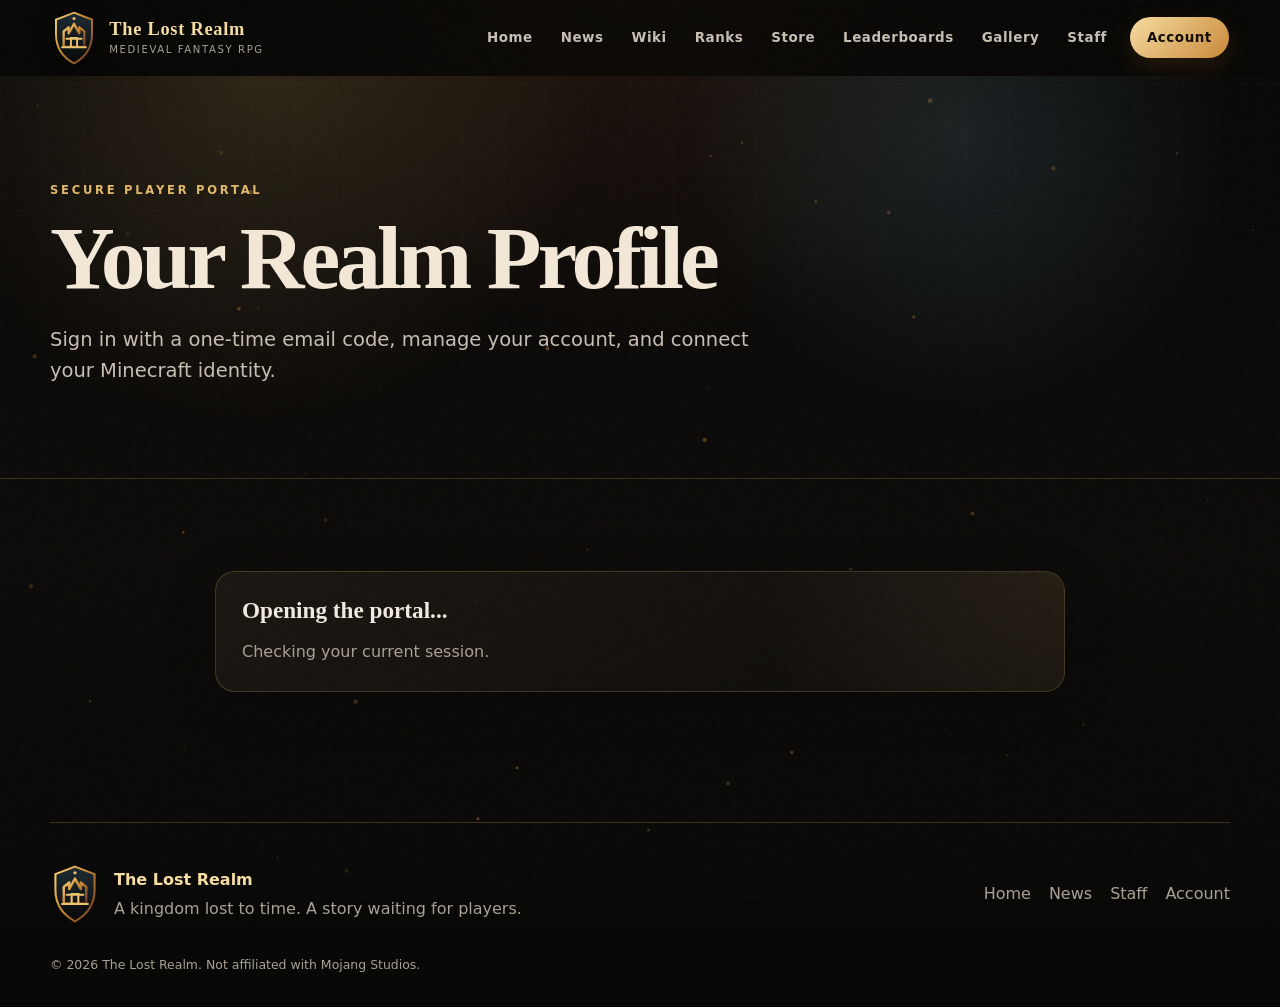
==== frontend/account.html @ d582cbad "Add files via upload" ====
<!doctype html>
<html lang="en">
<head>
  <meta charset="utf-8">
  <meta name="viewport" content="width=device-width, initial-scale=1">
  <meta name="theme-color" content="#0d0a09">
  <meta name="description" content="The Lost Realm player account portal.">
  <title>Account | The Lost Realm</title>
  <link rel="icon" href="assets/img/favicon.svg" type="image/svg+xml">
  <link rel="stylesheet" href="assets/css/main.css">
</head>
<body class="account-page">
  <canvas id="ember-canvas" aria-hidden="true"></canvas>
  <div class="site-noise" aria-hidden="true"></div>

  <header class="site-header" id="site-header">
    <a class="brand" href="index.html" aria-label="The Lost Realm home">
      <img src="assets/img/crest.svg" alt="">
      <span>
        <strong>The Lost Realm</strong>
        <small>Medieval Fantasy RPG</small>
      </span>
    </a>

    <button class="nav-toggle" id="nav-toggle" aria-expanded="false" aria-controls="main-nav">
      <span></span><span></span><span></span>
      <span class="sr-only">Toggle navigation</span>
    </button>

    <nav class="main-nav" id="main-nav">
      <a href="index.html">Home</a><a href="news.html">News</a><a href="wiki.html">Wiki</a><a href="ranks.html">Ranks</a><a href="store.html">Store</a><a href="leaderboards.html">Leaderboards</a><a href="gallery.html">Gallery</a><a href="staff.html">Staff</a>
      <a class="account-link" href="account.html">Account</a>
    </nav>
  </header>

  <main>
    <section class="page-hero account-hero">
      <div class="container reveal">
        <p class="eyebrow">Secure player portal</p>
        <h1>Your Realm Profile</h1>
        <p class="lead">Sign in with a one-time email code, manage your account, and connect your Minecraft identity.</p>
      </div>
    </section>

    <section class="section" id="account-loading-view">
      <div class="narrow">
        <article class="card account-loading-card">
          <span class="account-spinner" aria-hidden="true"></span>
          <div><h3>Opening the portal...</h3><p class="muted">Checking your current session.</p></div>
        </article>
      </div>
    </section>

    <section class="section hidden" id="logged-out-view">
      <div class="container auth-layout">
        <article class="card auth-card reveal">
          <p class="eyebrow">Passwordless sign in</p>
          <h2>Enter the realm.</h2>
          <p class="lead auth-lead">We will email you a six-digit code. New email addresses automatically create an account after the code is verified.</p>

          <form class="portal-form" id="request-code-form" novalidate>
            <div class="field">
              <label for="email">Email address</label>
              <input id="email" name="email" type="email" autocomplete="email" placeholder="you@example.com" required maxlength="254">
            </div>
            <button class="button" id="send-code-button" type="submit">Send One-Time Code</button>
          </form>

          <form class="portal-form hidden" id="verify-code-form" novalidate>
            <div class="verification-heading">
              <div>
                <p class="eyebrow">Code sent</p>
                <h3>Check your inbox</h3>
              </div>
              <button class="text-button" id="change-email-button" type="button">Change email</button>
            </div>
            <p class="muted">Enter the code sent to <strong id="code-email-label"></strong>. It expires in ten minutes.</p>
            <div class="field">
              <label for="code">Verification code</label>
              <input id="code" name="code" class="code-input" type="text" inputmode="numeric" autocomplete="one-time-code" placeholder="000000" minlength="6" maxlength="6" required>
            </div>
            <div class="inline-actions">
              <button class="button" id="verify-code-button" type="submit">Sign In</button>
              <button class="button-ghost" id="resend-code-button" type="button">Send Another Code</button>
            </div>
          </form>

          <p class="form-result" id="auth-result" role="status" aria-live="polite"></p>
        </article>

        <aside class="auth-side reveal">
          <article class="card">
            <div class="card-icon">✦</div>
            <h3>One account, one identity</h3>
            <p>Link your Minecraft name, keep your titles and achievements together, and prepare for future friends and statistics.</p>
          </article>
          <article class="card">
            <div class="card-icon">⌁</div>
            <h3>No password to remember</h3>
            <p>Each login uses a short-lived email code. Your persistent session stays on this browser until you log out.</p>
          </article>
          <article class="callout">
            <strong>Development note:</strong> The backend must be running and connected in <code>assets/js/config.js</code> for sign-in to work on Cloudflare Pages.
          </article>
        </aside>
      </div>
    </section>

    <section class="section hidden" id="logged-in-view">
      <div class="container account-shell">
        <aside class="card profile-card reveal">
          <img class="profile-avatar profile-avatar-image hidden" id="profile-head" alt="Minecraft avatar">
          <div class="profile-avatar" id="profile-placeholder">?</div>
          <h3 id="profile-name">Realm Traveler</h3>
          <span class="role" id="profile-title">Traveler</span>
          <div class="profile-badges" id="profile-badges"></div>
          <p class="muted" id="profile-email"></p>
          <button class="button-ghost button-small" id="logout-button" type="button">Log Out</button>
        </aside>

        <div>
          <div class="dashboard-grid">
            <div class="metric reveal"><strong id="metric-playtime">0h</strong><span>Playtime</span></div>
            <div class="metric reveal"><strong id="metric-quests">0</strong><span>Quests</span></div>
            <div class="metric reveal"><strong id="metric-achievements">0</strong><span>Achievements</span></div>
            <div class="metric reveal"><strong id="metric-friends">0</strong><span>Friends</span></div>
          </div>

          <article class="card reveal account-panel" id="minecraft-panel">
            <div class="panel-heading">
              <div><p class="eyebrow">Minecraft identity</p><h3 id="minecraft-heading">Link your Minecraft account</h3></div>
              <span class="account-state-pill" id="minecraft-state">Not linked</span>
            </div>
            <div id="minecraft-unlinked-content">
              <p class="muted">Run <strong>/link</strong> in-game to receive a code, then enter it below. During development, a test code can also be created from the FastAPI documentation.</p>
              <form class="portal-form compact-form" id="link-minecraft-form">
                <div class="field">
                  <label for="link-code">Minecraft link code</label>
                  <input id="link-code" type="text" inputmode="numeric" autocomplete="off" placeholder="123456" minlength="6" maxlength="6" required>
                </div>
                <button class="button" id="link-minecraft-button" type="submit">Link Account</button>
              </form>
            </div>
            <div class="hidden linked-minecraft" id="minecraft-linked-content">
              <img id="linked-minecraft-head" alt="Linked Minecraft avatar">
              <div><strong id="linked-minecraft-name"></strong><p class="muted">Connected to this website account.</p></div>
            </div>
            <p class="form-result" id="link-result" role="status" aria-live="polite"></p>
          </article>

          <article class="card reveal account-panel">
            <div class="panel-heading">
              <div><p class="eyebrow">Account information</p><h3>Your portal details</h3></div>
            </div>
            <dl class="account-details">
              <div><dt>Email</dt><dd id="details-email">—</dd></div>
              <div><dt>Account created</dt><dd id="details-created">—</dd></div>
              <div><dt>Last sign in</dt><dd id="details-login">—</dd></div>
              <div><dt>Account ID</dt><dd id="details-id">—</dd></div>
            </dl>
          </article>

          <article class="card reveal account-panel privacy-panel">
            <div class="panel-heading">
              <div><p class="eyebrow">Privacy & control</p><h3>Manage your information</h3></div>
            </div>
            <p class="muted">Request a copy of the information stored for your account, or permanently delete the account.</p>
            <div class="inline-actions">
              <button class="button-ghost" id="request-data-button" type="button">Request My Data</button>
              <button class="danger-button" id="delete-account-button" type="button">Delete Account</button>
            </div>
            <p class="form-result" id="privacy-result" role="status" aria-live="polite"></p>
          </article>
        </div>
      </div>
    </section>
  </main>

  <footer class="site-footer">
    <div>
      <img src="assets/img/crest.svg" alt="">
      <div><strong>The Lost Realm</strong><p>A kingdom lost to time. A story waiting for players.</p></div>
    </div>
    <nav aria-label="Footer"><a href="index.html">Home</a><a href="news.html">News</a><a href="staff.html">Staff</a><a href="account.html">Account</a></nav>
    <p class="copyright">© <span id="year"></span> The Lost Realm. Not affiliated with Mojang Studios.</p>
  </footer>

  <div class="toast" id="toast" role="status" aria-live="polite"></div>

  <script src="assets/js/config.js"></script>
  <script src="assets/js/app.js"></script>
  <script src="assets/js/account.js"></script>
</body>
</html>
---- frontend/assets/css/main.css ----
:root {
  --bg: #090807;
  --bg-soft: #11100e;
  --panel: rgba(22, 19, 16, .86);
  --panel-strong: #191510;
  --line: rgba(226, 184, 105, .22);
  --gold: #e2b869;
  --gold-light: #f6dda2;
  --copper: #a95c36;
  --blue: #73b6c9;
  --green: #72c89b;
  --red: #d07063;
  --text: #f0eadf;
  --muted: #aaa094;
  --shadow: 0 24px 70px rgba(0,0,0,.52);
  --radius: 20px;
  --header-height: 76px;
}

* { box-sizing: border-box; }
html { scroll-behavior: smooth; }
body {
  margin: 0;
  min-height: 100vh;
  background:
    radial-gradient(circle at 50% -10%, rgba(133, 74, 37, .22), transparent 35%),
    linear-gradient(#090807, #0d0b09 55%, #070706);
  color: var(--text);
  font-family: Inter, ui-sans-serif, system-ui, -apple-system, BlinkMacSystemFont, "Segoe UI", sans-serif;
  line-height: 1.6;
  overflow-x: hidden;
}
body::before {
  content: "";
  position: fixed;
  inset: 0;
  pointer-events: none;
  background:
    linear-gradient(90deg, rgba(255,255,255,.018) 1px, transparent 1px),
    linear-gradient(rgba(255,255,255,.014) 1px, transparent 1px);
  background-size: 42px 42px;
  mask-image: linear-gradient(to bottom, black, transparent 80%);
  z-index: -1;
}
img { max-width: 100%; display: block; }
a { color: inherit; text-decoration: none; }
button, input, textarea, select { font: inherit; }
button { cursor: pointer; }
.sr-only { position: absolute; width: 1px; height: 1px; overflow: hidden; clip: rect(0,0,0,0); white-space: nowrap; }
.hidden { display: none !important; }

#ember-canvas {
  position: fixed;
  inset: 0;
  z-index: -3;
  width: 100%;
  height: 100%;
  pointer-events: none;
}
.site-noise {
  position: fixed;
  inset: 0;
  pointer-events: none;
  z-index: 999;
  opacity: .045;
  background-image: url("data:image/svg+xml,%3Csvg viewBox='0 0 180 180' xmlns='http://www.w3.org/2000/svg'%3E%3Cfilter id='n'%3E%3CfeTurbulence type='fractalNoise' baseFrequency='.9' numOctaves='4' stitchTiles='stitch'/%3E%3C/filter%3E%3Crect width='100%25' height='100%25' filter='url(%23n)' opacity='.55'/%3E%3C/svg%3E");
}

.site-header {
  position: sticky;
  top: 0;
  z-index: 50;
  min-height: var(--header-height);
  padding: 10px clamp(18px, 4vw, 64px);
  display: flex;
  align-items: center;
  justify-content: space-between;
  gap: 26px;
  background: rgba(8, 7, 6, .72);
  border-bottom: 1px solid transparent;
  backdrop-filter: blur(18px);
  transition: border-color .25s, background .25s;
}
.site-header.scrolled {
  border-color: var(--line);
  background: rgba(8, 7, 6, .9);
}
.brand { display: flex; align-items: center; gap: 12px; min-width: max-content; }
.brand img { width: 46px; height: 54px; filter: drop-shadow(0 6px 10px rgba(0,0,0,.45)); }
.brand span { display: grid; line-height: 1.08; }
.brand strong { font-family: Georgia, "Times New Roman", serif; color: var(--gold-light); font-size: 1.15rem; letter-spacing: .04em; }
.brand small { margin-top: 5px; color: var(--muted); text-transform: uppercase; letter-spacing: .16em; font-size: .63rem; }

.main-nav { display: flex; align-items: center; gap: 6px; }
.main-nav a {
  padding: 10px 11px;
  color: #c7bfb4;
  font-size: .84rem;
  font-weight: 700;
  letter-spacing: .04em;
  border-radius: 999px;
  transition: .2s ease;
}
.main-nav a:hover, .main-nav a.active { color: var(--gold-light); background: rgba(226,184,105,.09); }
.main-nav .account-link {
  margin-left: 6px;
  padding-inline: 17px;
  color: #120d07;
  background: linear-gradient(135deg, var(--gold-light), #c98939);
  box-shadow: 0 8px 24px rgba(183, 113, 38, .18);
}
.main-nav .account-link:hover { color: #120d07; transform: translateY(-1px); background: linear-gradient(135deg, #ffe7ac, #dfa44e); }

.nav-toggle { display: none; border: 0; background: transparent; padding: 9px; }
.nav-toggle span:not(.sr-only) { display: block; width: 25px; height: 2px; margin: 5px; background: var(--gold-light); transition: .2s; }

main { min-height: 70vh; }
.container { width: min(1180px, calc(100% - 36px)); margin-inline: auto; }
.narrow { width: min(850px, calc(100% - 36px)); margin-inline: auto; }
.section { padding: 92px 0; position: relative; }
.section.compact { padding: 60px 0; }
.section-head { display: flex; justify-content: space-between; align-items: end; gap: 24px; margin-bottom: 34px; }
.section-head.center { text-align: center; display: block; max-width: 760px; margin-inline: auto; margin-bottom: 42px; }
.eyebrow {
  color: var(--gold);
  font-size: .72rem;
  font-weight: 900;
  text-transform: uppercase;
  letter-spacing: .24em;
  margin: 0 0 10px;
}
h1, h2, h3, h4 { font-family: Georgia, "Times New Roman", serif; line-height: 1.1; margin: 0; }
h1 { font-size: clamp(3.2rem, 9vw, 7.8rem); letter-spacing: -.045em; }
h2 { font-size: clamp(2.1rem, 5vw, 4rem); letter-spacing: -.03em; }
h3 { font-size: 1.45rem; }
.lead { color: #c8bfb3; font-size: clamp(1rem, 2vw, 1.22rem); max-width: 730px; }
.muted { color: var(--muted); }
.gold { color: var(--gold-light); }

.button, .button-ghost, .button-small {
  display: inline-flex;
  align-items: center;
  justify-content: center;
  gap: 9px;
  min-height: 50px;
  padding: 0 22px;
  border-radius: 999px;
  border: 1px solid transparent;
  font-weight: 900;
  letter-spacing: .03em;
  transition: .22s ease;
}
.button {
  color: #150e07;
  background: linear-gradient(135deg, #f8dea0, #ca8736);
  box-shadow: 0 12px 36px rgba(178, 105, 31, .26);
}
.button:hover { transform: translateY(-2px); box-shadow: 0 18px 42px rgba(178,105,31,.34); }
.button-ghost { color: var(--text); border-color: var(--line); background: rgba(255,255,255,.025); }
.button-ghost:hover { border-color: rgba(226,184,105,.55); background: rgba(226,184,105,.08); transform: translateY(-2px); }
.button-small { min-height: 40px; padding-inline: 16px; font-size: .84rem; }
.inline-actions { display: flex; flex-wrap: wrap; gap: 12px; align-items: center; }

.hero {
  min-height: calc(100vh - var(--header-height));
  position: relative;
  display: grid;
  place-items: center;
  isolation: isolate;
  overflow: hidden;
  border-bottom: 1px solid var(--line);
}
.hero::before {
  content: "";
  position: absolute;
  inset: 0;
  z-index: -3;
  background:
    linear-gradient(to bottom, rgba(7,6,5,.18), #090807 96%),
    url("../img/scene-castle.svg") center 43% / cover no-repeat;
  filter: saturate(.88);
  transform: scale(1.04);
}
.hero::after {
  content: "";
  position: absolute;
  inset: 0;
  z-index: -2;
  background:
    radial-gradient(circle at 50% 35%, transparent 0 25%, rgba(5,4,3,.32) 60%, #090807 92%),
    linear-gradient(90deg, rgba(6,5,4,.6), transparent 45%, rgba(6,5,4,.36));
}
.hero-content {
  width: min(1120px, calc(100% - 36px));
  padding: 92px 0 120px;
  text-align: center;
}
.hero-crest { width: 96px; margin: 0 auto 14px; filter: drop-shadow(0 16px 28px rgba(0,0,0,.55)); animation: float 5s ease-in-out infinite; }
.hero-kicker { display: inline-flex; gap: 9px; align-items: center; padding: 8px 14px; border: 1px solid var(--line); border-radius: 999px; background: rgba(10,9,8,.42); backdrop-filter: blur(8px); text-transform: uppercase; letter-spacing: .18em; font-size: .67rem; color: #e0d6c8; }
.hero h1 { color: #f7ead1; text-shadow: 0 8px 35px rgba(0,0,0,.8); margin-top: 18px; }
.hero h1 span { display: block; color: var(--gold); }
.hero .lead { margin: 22px auto 0; text-shadow: 0 4px 16px rgba(0,0,0,.8); }
.hero-actions { margin-top: 30px; justify-content: center; }
.realm-status {
  width: min(670px, 100%);
  margin: 30px auto 0;
  display: grid;
  grid-template-columns: 1fr auto;
  gap: 20px;
  align-items: center;
  text-align: left;
  padding: 16px 18px 16px 20px;
  border: 1px solid var(--line);
  border-radius: 18px;
  background: rgba(9,8,7,.68);
  backdrop-filter: blur(14px);
  box-shadow: var(--shadow);
}
.status-main { display: flex; align-items: center; gap: 14px; min-width: 0; }
.status-orb { width: 11px; height: 11px; border-radius: 50%; background: var(--green); box-shadow: 0 0 18px var(--green); flex: 0 0 auto; }
.status-orb.offline { background: var(--red); box-shadow: 0 0 18px var(--red); }
.status-copy { min-width: 0; }
.status-copy strong { display: block; }
.status-copy small { color: var(--muted); display: block; overflow: hidden; text-overflow: ellipsis; }
.copy-ip { border: 0; min-height: 42px; padding: 0 16px; border-radius: 999px; color: var(--gold-light); background: rgba(226,184,105,.1); font-weight: 900; }
.scroll-mark { position: absolute; bottom: 24px; left: 50%; transform: translateX(-50%); width: 26px; height: 42px; border: 1px solid rgba(255,255,255,.27); border-radius: 20px; }
.scroll-mark::after { content: ""; position: absolute; left: 50%; top: 9px; width: 4px; height: 8px; border-radius: 99px; background: var(--gold-light); transform: translateX(-50%); animation: scrollDot 1.8s infinite; }

.stat-strip { border-bottom: 1px solid var(--line); background: rgba(255,255,255,.015); }
.stats { display: grid; grid-template-columns: repeat(4, 1fr); }
.stat { padding: 30px 24px; text-align: center; border-right: 1px solid var(--line); }
.stat:last-child { border-right: 0; }
.stat strong { display: block; font-family: Georgia, serif; color: var(--gold-light); font-size: 1.8rem; }
.stat span { color: var(--muted); font-size: .78rem; text-transform: uppercase; letter-spacing: .16em; }

.grid-3 { display: grid; grid-template-columns: repeat(3, 1fr); gap: 20px; }
.grid-4 { display: grid; grid-template-columns: repeat(4, 1fr); gap: 18px; }
.card {
  position: relative;
  padding: 26px;
  border: 1px solid var(--line);
  border-radius: var(--radius);
  background: linear-gradient(145deg, rgba(28,24,19,.9), rgba(14,12,10,.84));
  box-shadow: 0 14px 50px rgba(0,0,0,.22);
  overflow: hidden;
  transition: transform .25s, border-color .25s;
}
.card::before {
  content: "";
  position: absolute;
  inset: 0;
  pointer-events: none;
  background: radial-gradient(circle at top right, rgba(226,184,105,.1), transparent 36%);
}
.card:hover { transform: translateY(-5px); border-color: rgba(226,184,105,.45); }
.card-icon { width: 50px; height: 50px; display: grid; place-items: center; border-radius: 15px; margin-bottom: 18px; color: var(--gold-light); background: rgba(226,184,105,.1); border: 1px solid rgba(226,184,105,.22); font-size: 1.35rem; }
.card p { color: var(--muted); margin-bottom: 0; }

.scene-card {
  min-height: 380px;
  display: flex;
  align-items: end;
  padding: 0;
  background-size: cover;
  background-position: center;
}
.scene-card::after { content: ""; position: absolute; inset: 0; background: linear-gradient(transparent 28%, rgba(6,5,5,.94)); }
.scene-card > div { position: relative; z-index: 1; padding: 28px; }
.scene-card p { color: #c9c0b4; margin: 8px 0 0; }

.lore-block {
  display: grid;
  grid-template-columns: .9fr 1.1fr;
  gap: 48px;
  align-items: center;
}
.lore-art { position: relative; min-height: 500px; border-radius: 30px; background: url("../img/scene-ruins.svg") center/cover; border: 1px solid var(--line); box-shadow: var(--shadow); overflow: hidden; }
.lore-art::after { content: ""; position: absolute; inset: 0; background: linear-gradient(135deg, transparent, rgba(4,3,3,.56)); }
.lore-seal { position: absolute; z-index: 1; right: 24px; bottom: 24px; width: 110px; padding: 18px; background: rgba(9,8,7,.78); border: 1px solid var(--line); border-radius: 20px; backdrop-filter: blur(12px); }
.lore-copy blockquote { margin: 28px 0; padding: 22px 24px; border-left: 3px solid var(--gold); background: rgba(226,184,105,.05); color: #d9cebe; font-family: Georgia, serif; font-size: 1.18rem; }

.news-list { display: grid; gap: 16px; }
.news-row { display: grid; grid-template-columns: 150px 1fr auto; gap: 22px; align-items: center; padding: 18px; border: 1px solid var(--line); border-radius: 18px; background: rgba(255,255,255,.018); transition: .2s; }
.news-row:hover { border-color: rgba(226,184,105,.42); transform: translateX(4px); }
.news-row time { color: var(--gold); font-size: .8rem; font-weight: 900; letter-spacing: .08em; }
.news-row p { margin: 5px 0 0; color: var(--muted); }
.news-row .arrow { color: var(--gold-light); font-size: 1.4rem; }

.page-hero {
  padding: 105px 0 72px;
  position: relative;
  border-bottom: 1px solid var(--line);
  overflow: hidden;
}
.page-hero::before { content: ""; position: absolute; inset: 0; z-index: -1; background: radial-gradient(circle at 75% 15%, rgba(115,182,201,.14), transparent 28%), radial-gradient(circle at 20% 0%, rgba(226,184,105,.16), transparent 32%); }
.page-hero h1 { font-size: clamp(3rem, 7vw, 6rem); color: #f3e8d7; }
.page-hero .lead { margin-top: 16px; }

.rank-grid { display: grid; grid-template-columns: repeat(4, 1fr); gap: 18px; }
.rank-card { min-height: 330px; display: flex; flex-direction: column; }
.rank-card .rank-mark { width: 70px; height: 70px; border-radius: 22px; display: grid; place-items: center; margin-bottom: 22px; font-family: Georgia, serif; font-size: 1.65rem; color: #0c0a08; background: var(--rank-color, var(--gold)); box-shadow: 0 0 30px color-mix(in srgb, var(--rank-color, var(--gold)) 35%, transparent); }
.rank-card ul { color: var(--muted); padding-left: 18px; margin: 16px 0 22px; }
.rank-card .button-small { margin-top: auto; align-self: flex-start; border: 1px solid var(--line); background: rgba(255,255,255,.03); color: var(--text); }

.table-wrap { overflow-x: auto; border: 1px solid var(--line); border-radius: 20px; background: rgba(255,255,255,.015); }
.realm-table { width: 100%; border-collapse: collapse; min-width: 720px; }
.realm-table th, .realm-table td { padding: 17px 18px; text-align: left; border-bottom: 1px solid var(--line); }
.realm-table th { color: var(--gold); font-size: .76rem; text-transform: uppercase; letter-spacing: .12em; }
.realm-table tr:last-child td { border-bottom: 0; }
.realm-table tbody tr:hover { background: rgba(226,184,105,.04); }
.player-cell { display: flex; align-items: center; gap: 12px; }
.player-avatar { width: 40px; height: 40px; border-radius: 10px; background: linear-gradient(135deg, #385d66, #1a2630); border: 1px solid var(--line); display: grid; place-items: center; color: var(--gold-light); font-weight: 900; }

.tabs { display: flex; flex-wrap: wrap; gap: 8px; margin-bottom: 22px; }
.tab { border: 1px solid var(--line); background: rgba(255,255,255,.02); color: var(--muted); padding: 10px 15px; border-radius: 999px; font-weight: 800; }
.tab.active, .tab:hover { color: var(--gold-light); border-color: rgba(226,184,105,.48); background: rgba(226,184,105,.08); }

.gallery-grid { display: grid; grid-template-columns: repeat(12, 1fr); gap: 18px; }
.gallery-item { grid-column: span 6; min-height: 360px; position: relative; border-radius: 22px; border: 1px solid var(--line); overflow: hidden; background-size: cover; background-position: center; box-shadow: var(--shadow); }
.gallery-item.wide { grid-column: span 12; min-height: 470px; }
.gallery-item::after { content: ""; position: absolute; inset: 0; background: linear-gradient(transparent 50%, rgba(5,4,4,.9)); }
.gallery-item > div { position: absolute; z-index: 1; left: 24px; right: 24px; bottom: 22px; }
.gallery-item p { color: var(--muted); margin: 6px 0 0; }

.staff-grid { display: grid; grid-template-columns: repeat(3, 1fr); gap: 20px; }
.staff-card { text-align: center; padding-top: 32px; }
.staff-head { width: 94px; height: 94px; margin: 0 auto 18px; border-radius: 24px; display: grid; place-items: center; color: var(--gold-light); background: linear-gradient(145deg, #24363d, #11181b); border: 1px solid rgba(115,182,201,.28); font-size: 1.8rem; font-weight: 900; box-shadow: 0 16px 40px rgba(0,0,0,.32); }
.role { display: inline-block; margin-top: 9px; color: var(--gold); text-transform: uppercase; font-size: .69rem; letter-spacing: .18em; font-weight: 900; }

.store-grid { display: grid; grid-template-columns: repeat(4, 1fr); gap: 18px; align-items: stretch; }
.store-card { display: flex; flex-direction: column; min-height: 430px; }
.store-card.featured { border-color: rgba(226,184,105,.6); transform: translateY(-10px); }
.store-card.featured::after { content: "POPULAR"; position: absolute; right: 18px; top: 18px; padding: 6px 10px; border-radius: 999px; color: #120d07; background: var(--gold-light); font-size: .65rem; font-weight: 1000; letter-spacing: .13em; }
.price { font-family: Georgia, serif; font-size: 2.5rem; color: var(--gold-light); margin: 18px 0 8px; }
.price small { font-family: inherit; font-size: .9rem; color: var(--muted); }
.store-card ul { color: var(--muted); padding-left: 18px; }
.store-card .button { margin-top: auto; }

.wiki-layout { display: grid; grid-template-columns: 260px 1fr; gap: 28px; align-items: start; }
.wiki-nav { position: sticky; top: 96px; }
.wiki-nav a { display: block; padding: 10px 12px; border-radius: 10px; color: var(--muted); }
.wiki-nav a:hover { color: var(--gold-light); background: rgba(226,184,105,.07); }
.wiki-content article { margin-bottom: 24px; }
.wiki-content article h3 { margin-bottom: 10px; }
.wiki-content article p { color: var(--muted); }

.account-shell { display: grid; grid-template-columns: 330px 1fr; gap: 24px; align-items: start; }
.profile-card { position: sticky; top: 96px; text-align: center; }
.profile-avatar { width: 130px; height: 130px; margin: 0 auto 18px; border-radius: 28px; background: linear-gradient(145deg, #24414b, #101a1d); border: 1px solid rgba(115,182,201,.28); display: grid; place-items: center; font-family: Georgia, serif; font-size: 2.5rem; color: var(--gold-light); box-shadow: 0 20px 45px rgba(0,0,0,.4); }
.profile-badges { display: flex; gap: 8px; justify-content: center; flex-wrap: wrap; margin-top: 14px; }
.badge { padding: 7px 10px; border-radius: 999px; border: 1px solid var(--line); color: var(--gold-light); background: rgba(226,184,105,.06); font-size: .73rem; font-weight: 900; }
.dashboard-grid { display: grid; grid-template-columns: repeat(2, 1fr); gap: 18px; }
.metric { padding: 22px; border: 1px solid var(--line); border-radius: 18px; background: rgba(255,255,255,.018); }
.metric strong { display: block; color: var(--gold-light); font-family: Georgia, serif; font-size: 2rem; }
.metric span { color: var(--muted); font-size: .78rem; text-transform: uppercase; letter-spacing: .12em; }
.portal-form { display: grid; gap: 12px; margin-top: 20px; }
.field { display: grid; gap: 7px; }
.field label { color: var(--muted); font-size: .82rem; font-weight: 800; }
.field input, .field textarea {
  width: 100%;
  border: 1px solid var(--line);
  background: rgba(0,0,0,.26);
  color: var(--text);
  border-radius: 13px;
  padding: 13px 14px;
  outline: none;
}
.field input:focus, .field textarea:focus { border-color: rgba(226,184,105,.62); box-shadow: 0 0 0 3px rgba(226,184,105,.08); }

.callout {
  padding: 24px;
  border: 1px solid rgba(115,182,201,.28);
  border-radius: 20px;
  background: linear-gradient(135deg, rgba(45,81,90,.2), rgba(14,17,18,.5));
}
.callout strong { color: #b8e7f0; }

.cta-band {
  padding: 44px;
  display: flex;
  justify-content: space-between;
  align-items: center;
  gap: 25px;
  border: 1px solid var(--line);
  border-radius: 26px;
  background:
    radial-gradient(circle at 80% 0%, rgba(226,184,105,.17), transparent 30%),
    linear-gradient(135deg, #1b1510, #0d0b09);
  box-shadow: var(--shadow);
}

.site-footer {
  width: min(1180px, calc(100% - 36px));
  margin: 38px auto 0;
  padding: 42px 0 32px;
  border-top: 1px solid var(--line);
  display: grid;
  grid-template-columns: 1.4fr auto;
  gap: 28px;
  color: var(--muted);
}
.site-footer > div { display: flex; gap: 14px; align-items: center; }
.site-footer img { width: 50px; }
.site-footer strong { color: var(--gold-light); }
.site-footer p { margin: 4px 0 0; }
.site-footer nav { display: flex; align-items: center; gap: 18px; }
.site-footer nav a:hover { color: var(--gold-light); }
.copyright { grid-column: 1 / -1; font-size: .78rem; }

.toast {
  position: fixed;
  z-index: 100;
  right: 20px;
  bottom: 20px;
  max-width: 360px;
  padding: 14px 18px;
  border: 1px solid var(--line);
  border-radius: 14px;
  color: var(--text);
  background: rgba(18,15,12,.94);
  box-shadow: var(--shadow);
  opacity: 0;
  transform: translateY(15px);
  pointer-events: none;
  transition: .25s;
}
.toast.show { opacity: 1; transform: translateY(0); }

.reveal { opacity: 0; transform: translateY(22px); transition: opacity .7s ease, transform .7s ease; }
.reveal.visible { opacity: 1; transform: none; }

@keyframes float { 50% { transform: translateY(-8px); } }
@keyframes scrollDot { 0% { opacity: 0; transform: translate(-50%, 0); } 35% { opacity: 1; } 100% { opacity: 0; transform: translate(-50%, 15px); } }

@media (max-width: 1080px) {
  .main-nav a { padding-inline: 8px; font-size: .78rem; }
  .rank-grid, .store-grid { grid-template-columns: repeat(2, 1fr); }
  .grid-4 { grid-template-columns: repeat(2, 1fr); }
}
@media (max-width: 900px) {
  .nav-toggle { display: block; }
  .main-nav {
    position: absolute;
    left: 18px;
    right: 18px;
    top: calc(100% + 8px);
    display: grid;
    padding: 14px;
    border: 1px solid var(--line);
    border-radius: 18px;
    background: rgba(9,8,7,.98);
    box-shadow: var(--shadow);
    opacity: 0;
    transform: translateY(-8px);
    pointer-events: none;
    transition: .2s;
  }
  .main-nav.open { opacity: 1; transform: none; pointer-events: auto; }
  .main-nav .account-link { margin: 4px 0 0; text-align: center; }
  .grid-3, .staff-grid { grid-template-columns: 1fr; }
  .lore-block, .account-shell { grid-template-columns: 1fr; }
  .profile-card, .wiki-nav { position: static; }
  .wiki-layout { grid-template-columns: 1fr; }
  .wiki-nav { display: flex; overflow-x: auto; gap: 5px; padding-bottom: 8px; }
  .wiki-nav a { min-width: max-content; }
  .site-footer { grid-template-columns: 1fr; }
  .copyright { grid-column: auto; }
}
@media (max-width: 680px) {
  .section { padding: 68px 0; }
  .site-header { padding-inline: 16px; }
  .brand small { display: none; }
  .hero-content { padding-top: 62px; }
  .realm-status { grid-template-columns: 1fr; text-align: center; }
  .status-main { justify-content: center; }
  .stats { grid-template-columns: repeat(2, 1fr); }
  .stat:nth-child(2) { border-right: 0; }
  .stat:nth-child(-n+2) { border-bottom: 1px solid var(--line); }
  .rank-grid, .store-grid, .grid-4, .dashboard-grid { grid-template-columns: 1fr; }
  .store-card.featured { transform: none; }
  .news-row { grid-template-columns: 1fr; gap: 5px; }
  .news-row .arrow { display: none; }
  .gallery-item, .gallery-item.wide { grid-column: span 12; min-height: 330px; }
  .cta-band { padding: 28px; align-items: flex-start; flex-direction: column; }
  .section-head { align-items: flex-start; flex-direction: column; }
  .site-footer nav { flex-wrap: wrap; }
}
@media (prefers-reduced-motion: reduce) {
  *, *::before, *::after { scroll-behavior: auto !important; animation-duration: .001ms !important; animation-iteration-count: 1 !important; transition-duration: .001ms !important; }
}
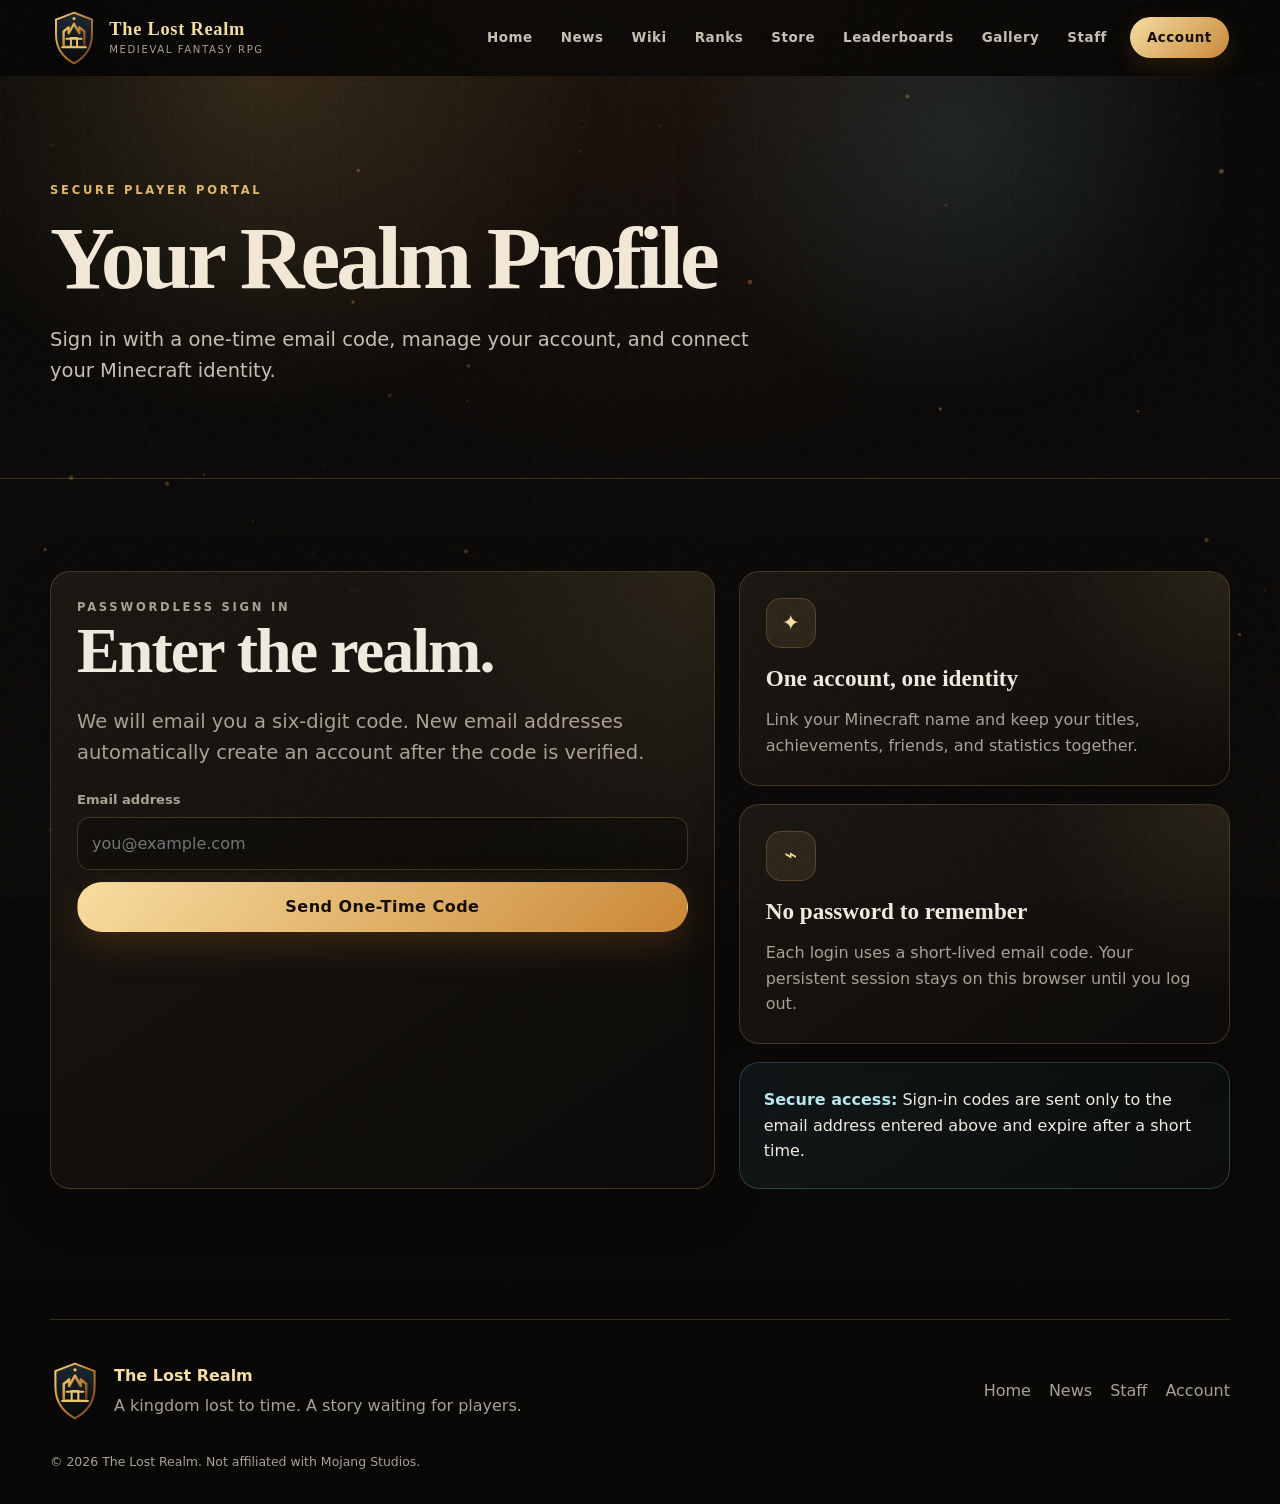
==== commit 996033e6: "Add files via upload" ====
--- a/frontend/account.html
+++ b/frontend/account.html
@@ -92,7 +92,7 @@
           <article class="card">
             <div class="card-icon">✦</div>
             <h3>One account, one identity</h3>
-            <p>Link your Minecraft name, keep your titles and achievements together, and prepare for future friends and statistics.</p>
+            <p>Link your Minecraft name and keep your titles, achievements, friends, and statistics together.</p>
           </article>
           <article class="card">
             <div class="card-icon">⌁</div>
@@ -100,7 +100,7 @@
             <p>Each login uses a short-lived email code. Your persistent session stays on this browser until you log out.</p>
           </article>
           <article class="callout">
-            <strong>Development note:</strong> The backend must be running and connected in <code>assets/js/config.js</code> for sign-in to work on Cloudflare Pages.
+            <strong>Secure access:</strong> Sign-in codes are sent only to the email address entered above and expire after a short time.
           </article>
         </aside>
       </div>
@@ -132,7 +132,7 @@
               <span class="account-state-pill" id="minecraft-state">Not linked</span>
             </div>
             <div id="minecraft-unlinked-content">
-              <p class="muted">Run <strong>/link</strong> in-game to receive a code, then enter it below. During development, a test code can also be created from the FastAPI documentation.</p>
+              <p class="muted">Run <strong>/link</strong> in-game to receive a code, then enter it below to connect your Minecraft identity.</p>
               <form class="portal-form compact-form" id="link-minecraft-form">
                 <div class="field">
                   <label for="link-code">Minecraft link code</label>
@@ -171,6 +171,51 @@
             </div>
             <p class="form-result" id="privacy-result" role="status" aria-live="polite"></p>
           </article>
+
+          <section class="hidden admin-console" id="admin-console">
+            <div class="section-head admin-section-head">
+              <div><p class="eyebrow">Website administration</p><h2>Realm Control Panel</h2></div>
+              <span class="account-state-pill">Administrator</span>
+            </div>
+
+            <div class="dashboard-grid admin-summary-grid">
+              <div class="metric"><strong id="admin-total-accounts">0</strong><span>Accounts</span></div>
+              <div class="metric"><strong id="admin-linked-accounts">0</strong><span>Linked Players</span></div>
+            </div>
+
+            <article class="card account-panel admin-panel">
+              <div class="panel-heading">
+                <div><p class="eyebrow">Team management</p><h3>Add or edit staff members</h3></div>
+              </div>
+              <form class="portal-form admin-form" id="admin-staff-form">
+                <input id="staff-id" type="hidden">
+                <div class="admin-form-grid">
+                  <div class="field"><label for="staff-name">Name</label><input id="staff-name" maxlength="64" required></div>
+                  <div class="field"><label for="staff-role">Role</label><input id="staff-role" maxlength="64" required></div>
+                  <div class="field admin-span-2"><label for="staff-description">Description</label><textarea id="staff-description" rows="3" maxlength="500"></textarea></div>
+                  <div class="field"><label for="staff-youtube">YouTube URL</label><input id="staff-youtube" type="url" placeholder="https://www.youtube.com/@..."></div>
+                  <div class="field"><label for="staff-order">Display order</label><input id="staff-order" type="number" value="100"></div>
+                  <div class="field admin-span-2"><label for="staff-icon">Profile icon</label><input id="staff-icon" type="file" accept="image/png,image/jpeg,image/webp"><small class="field-help">Leave empty while editing to keep the current icon.</small></div>
+                  <label class="check-field admin-span-2"><input id="staff-visible" type="checkbox" checked> Show this member on the Staff page</label>
+                </div>
+                <div class="inline-actions">
+                  <button class="button" type="submit" id="save-staff-button">Save Staff Member</button>
+                  <button class="button-ghost hidden" type="button" id="cancel-staff-edit">Cancel Edit</button>
+                </div>
+                <p class="form-result" id="staff-admin-result" role="status" aria-live="polite"></p>
+              </form>
+              <div class="admin-list" id="admin-staff-list"></div>
+            </article>
+
+            <article class="card account-panel admin-panel">
+              <div class="panel-heading">
+                <div><p class="eyebrow">Website images</p><h3>Replace placeholder artwork</h3></div>
+              </div>
+              <p class="muted">Upload the final server screenshots whenever they are ready. Resetting a slot restores the built-in artwork.</p>
+              <div class="media-manager" id="admin-image-list"></div>
+              <p class="form-result" id="image-admin-result" role="status" aria-live="polite"></p>
+            </article>
+          </section>
         </div>
       </div>
     </section>
--- a/frontend/assets/css/main.css
+++ b/frontend/assets/css/main.css
@@ -177,7 +177,7 @@
   z-index: -3;
   background:
     linear-gradient(to bottom, rgba(7,6,5,.18), #090807 96%),
-    url("../img/scene-castle.svg") center 43% / cover no-repeat;
+    var(--managed-image, url("../img/scene-castle.svg")) center 43% / cover no-repeat;
   filter: saturate(.88);
   transform: scale(1.04);
 }
@@ -488,3 +488,69 @@
 @media (prefers-reduced-motion: reduce) {
   *, *::before, *::after { scroll-behavior: auto !important; animation-duration: .001ms !important; animation-iteration-count: 1 !important; transition-duration: .001ms !important; }
 }
+
+
+/* Managed staff, social links, and administrator controls */
+.staff-head-image { object-fit: cover; }
+.staff-card p { color: var(--muted); }
+.staff-social {
+  display: inline-flex;
+  margin-top: 14px;
+  min-height: 38px;
+  align-items: center;
+  justify-content: center;
+  padding: 0 16px;
+  border: 1px solid rgba(208, 112, 99, .36);
+  border-radius: 999px;
+  color: #ffd5ce;
+  background: rgba(208, 112, 99, .08);
+  font-weight: 900;
+  font-size: .78rem;
+}
+.staff-social:hover { background: rgba(208, 112, 99, .16); transform: translateY(-1px); }
+.form-result { min-height: 1.4em; color: var(--green); }
+.form-result.error { color: #ff9d91; }
+.text-button { border: 0; background: transparent; color: var(--gold-light); font-weight: 800; }
+.danger-button { border: 1px solid rgba(208,112,99,.42); color: #ffd3cd; background: rgba(208,112,99,.1); border-radius: 999px; min-height: 40px; padding: 0 16px; font-weight: 900; }
+.account-loading-card { display: flex; align-items: center; gap: 18px; }
+.account-spinner { width: 34px; height: 34px; border: 3px solid rgba(226,184,105,.2); border-top-color: var(--gold); border-radius: 50%; animation: accountSpin .8s linear infinite; }
+@keyframes accountSpin { to { transform: rotate(360deg); } }
+.auth-layout { display: grid; grid-template-columns: minmax(0, 1.15fr) minmax(280px, .85fr); gap: 24px; }
+.auth-side { display: grid; gap: 18px; }
+.verification-heading, .panel-heading { display: flex; justify-content: space-between; align-items: flex-start; gap: 18px; }
+.account-panel { margin-top: 20px; }
+.account-state-pill { display: inline-flex; padding: 7px 11px; border: 1px solid var(--line); border-radius: 999px; color: var(--gold-light); background: rgba(226,184,105,.06); font-size: .72rem; font-weight: 900; }
+.linked-minecraft { display: flex; align-items: center; gap: 16px; }
+.linked-minecraft img { width: 72px; height: 72px; border-radius: 16px; }
+.account-details { display: grid; grid-template-columns: repeat(2, 1fr); gap: 14px; }
+.account-details div { padding: 14px; border: 1px solid var(--line); border-radius: 14px; background: rgba(255,255,255,.015); }
+.account-details dt { color: var(--muted); font-size: .76rem; text-transform: uppercase; letter-spacing: .11em; }
+.account-details dd { margin: 5px 0 0; overflow-wrap: anywhere; }
+.profile-avatar-image { object-fit: cover; }
+.admin-console { margin-top: 44px; }
+.admin-section-head { margin-bottom: 20px; }
+.admin-panel { margin-top: 22px; }
+.admin-summary-grid { margin-bottom: 20px; }
+.admin-form-grid { display: grid; grid-template-columns: repeat(2, minmax(0, 1fr)); gap: 14px; }
+.admin-span-2 { grid-column: span 2; }
+.field textarea, .field select { width: 100%; border: 1px solid var(--line); background: rgba(0,0,0,.26); color: var(--text); border-radius: 13px; padding: 13px 14px; outline: none; resize: vertical; }
+.field-help { color: var(--muted); }
+.check-field { display: flex; align-items: center; gap: 10px; color: var(--muted); }
+.admin-list, .media-manager { display: grid; gap: 12px; margin-top: 24px; }
+.admin-list-item, .media-manager-item { display: grid; grid-template-columns: auto 1fr auto; align-items: center; gap: 14px; padding: 14px; border: 1px solid var(--line); border-radius: 16px; background: rgba(255,255,255,.015); }
+.admin-list-item img, .admin-avatar-fallback { width: 58px; height: 58px; border-radius: 13px; object-fit: cover; display: grid; place-items: center; background: #172329; color: var(--gold-light); font-weight: 900; }
+.admin-list-item span, .media-copy small { display: block; color: var(--muted); font-size: .8rem; }
+.admin-item-actions { display: flex; flex-wrap: wrap; justify-content: flex-end; gap: 8px; }
+.media-preview { width: 110px; height: 72px; border-radius: 12px; border: 1px solid var(--line); background: linear-gradient(135deg, #25383f, #12191b); background-size: cover; background-position: center; display: grid; place-items: center; color: var(--muted); font-size: .72rem; text-align: center; }
+.media-copy input { margin-top: 8px; max-width: 100%; color: var(--muted); }
+
+@media (max-width: 900px) {
+  .auth-layout { grid-template-columns: 1fr; }
+  .admin-list-item, .media-manager-item { grid-template-columns: auto 1fr; }
+  .admin-item-actions { grid-column: 1 / -1; justify-content: flex-start; }
+}
+@media (max-width: 680px) {
+  .admin-form-grid, .account-details { grid-template-columns: 1fr; }
+  .admin-span-2 { grid-column: auto; }
+  .media-preview { width: 80px; }
+}
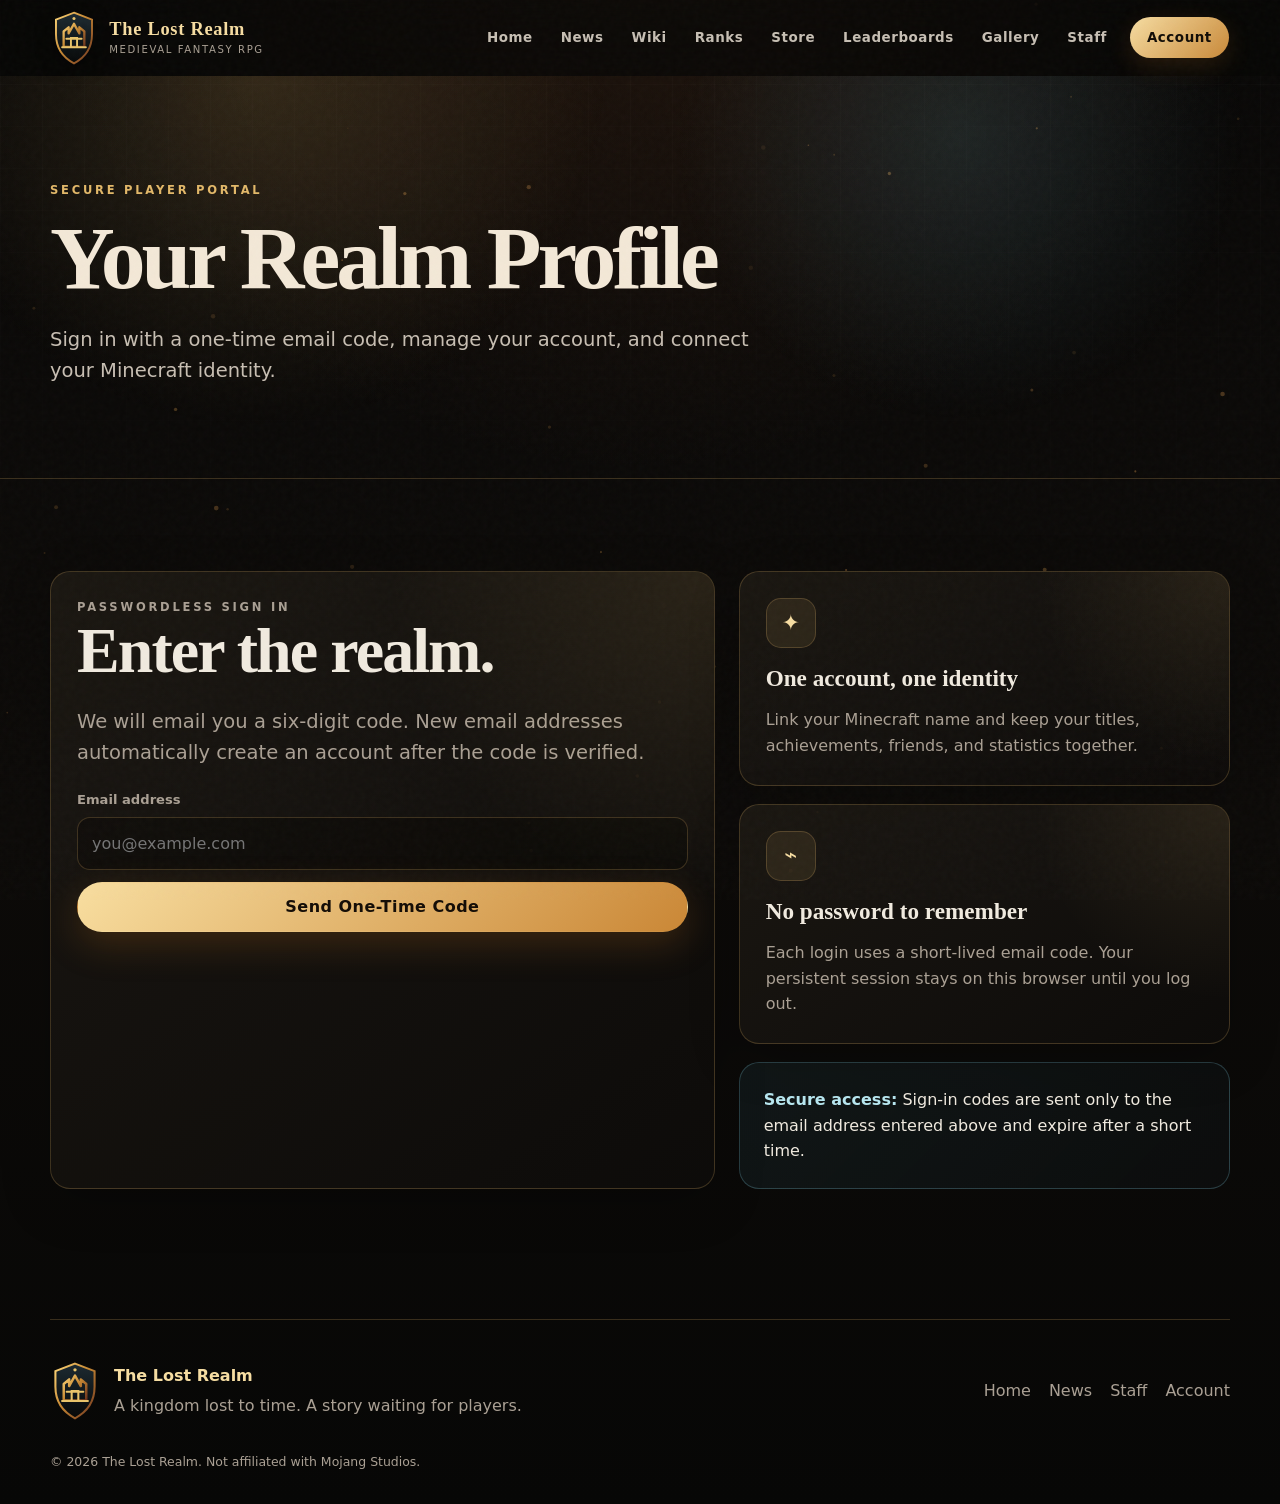
==== commit d7cf8826: "Add files via upload" ====
--- a/frontend/account.html
+++ b/frontend/account.html
@@ -153,7 +153,11 @@
               <div><p class="eyebrow">Account information</p><h3>Your portal details</h3></div>
             </div>
             <dl class="account-details">
-              <div><dt>Email</dt><dd id="details-email">—</dd></div>
+              <div>
+                <dt>Email</dt>
+                <dd id="details-email">—</dd>
+                <button class="text-button account-detail-action" id="open-email-change-button" type="button">Change email</button>
+              </div>
               <div><dt>Account created</dt><dd id="details-created">—</dd></div>
               <div><dt>Last sign in</dt><dd id="details-login">—</dd></div>
               <div><dt>Account ID</dt><dd id="details-id">—</dd></div>
@@ -219,6 +223,68 @@
         </div>
       </div>
     </section>
+  
+
+    <div class="portal-modal hidden" id="email-change-modal" role="dialog" aria-modal="true" aria-labelledby="email-change-title">
+      <div class="portal-modal-backdrop" data-close-email-change></div>
+      <article class="card portal-modal-card">
+        <button class="portal-modal-close" id="close-email-change-button" type="button" aria-label="Close">×</button>
+
+        <section id="email-change-step-request">
+          <p class="eyebrow">Account security</p>
+          <h2 id="email-change-title">Change your email</h2>
+          <p class="muted">Enter the new email address you want to use for this Lost Realm account. We will send a six-digit verification code to the new address.</p>
+          <form class="portal-form" id="email-change-request-form">
+            <div class="field">
+              <label for="new-account-email">New email address</label>
+              <input id="new-account-email" type="email" autocomplete="email" placeholder="new@example.com" maxlength="254" required>
+            </div>
+            <div class="inline-actions">
+              <button class="button" type="submit">Send Verification Code</button>
+              <button class="button-ghost" type="button" data-close-email-change>Cancel</button>
+            </div>
+          </form>
+          <p class="form-result" id="email-change-request-result" role="status" aria-live="polite"></p>
+        </section>
+
+        <section class="hidden" id="email-change-step-verify">
+          <p class="eyebrow">Verify new email</p>
+          <h2>Check your inbox</h2>
+          <p class="muted">Enter the code sent to <strong id="email-change-code-target"></strong>.</p>
+          <form class="portal-form" id="email-change-verify-form">
+            <div class="field">
+              <label for="email-change-code">Verification code</label>
+              <input id="email-change-code" class="code-input" type="text" inputmode="numeric" autocomplete="one-time-code" placeholder="000000" minlength="6" maxlength="6" required>
+            </div>
+            <div class="inline-actions">
+              <button class="button" type="submit">Verify Email</button>
+              <button class="button-ghost" id="email-change-back-button" type="button">Back</button>
+            </div>
+          </form>
+          <p class="form-result" id="email-change-verify-result" role="status" aria-live="polite"></p>
+        </section>
+
+        <section class="hidden" id="email-change-step-confirm">
+          <p class="eyebrow">Final confirmation</p>
+          <h2>Confirm email change</h2>
+          <p class="muted">Your new address has been verified. Confirm the change below.</p>
+          <div class="email-change-summary">
+            <div><span>Current email</span><strong id="email-change-old-email">—</strong></div>
+            <div class="email-change-arrow" aria-hidden="true">→</div>
+            <div><span>New email</span><strong id="email-change-new-email">—</strong></div>
+          </div>
+          <div class="callout email-change-warning">
+            After confirmation, the new email becomes the sign-in email for this account. A security notice will also be sent to the previous address.
+          </div>
+          <div class="inline-actions">
+            <button class="button" id="confirm-email-change-button" type="button">Confirm Email Change</button>
+            <button class="button-ghost" type="button" data-close-email-change>Cancel</button>
+          </div>
+          <p class="form-result" id="email-change-confirm-result" role="status" aria-live="polite"></p>
+        </section>
+      </article>
+    </div>
+
   </main>
 
   <footer class="site-footer">
--- a/frontend/assets/css/main.css
+++ b/frontend/assets/css/main.css
@@ -554,3 +554,4 @@
   .admin-span-2 { grid-column: auto; }
   .media-preview { width: 80px; }
 }
+.staff-empty { grid-column: 1 / -1; text-align: center; padding: 28px; }
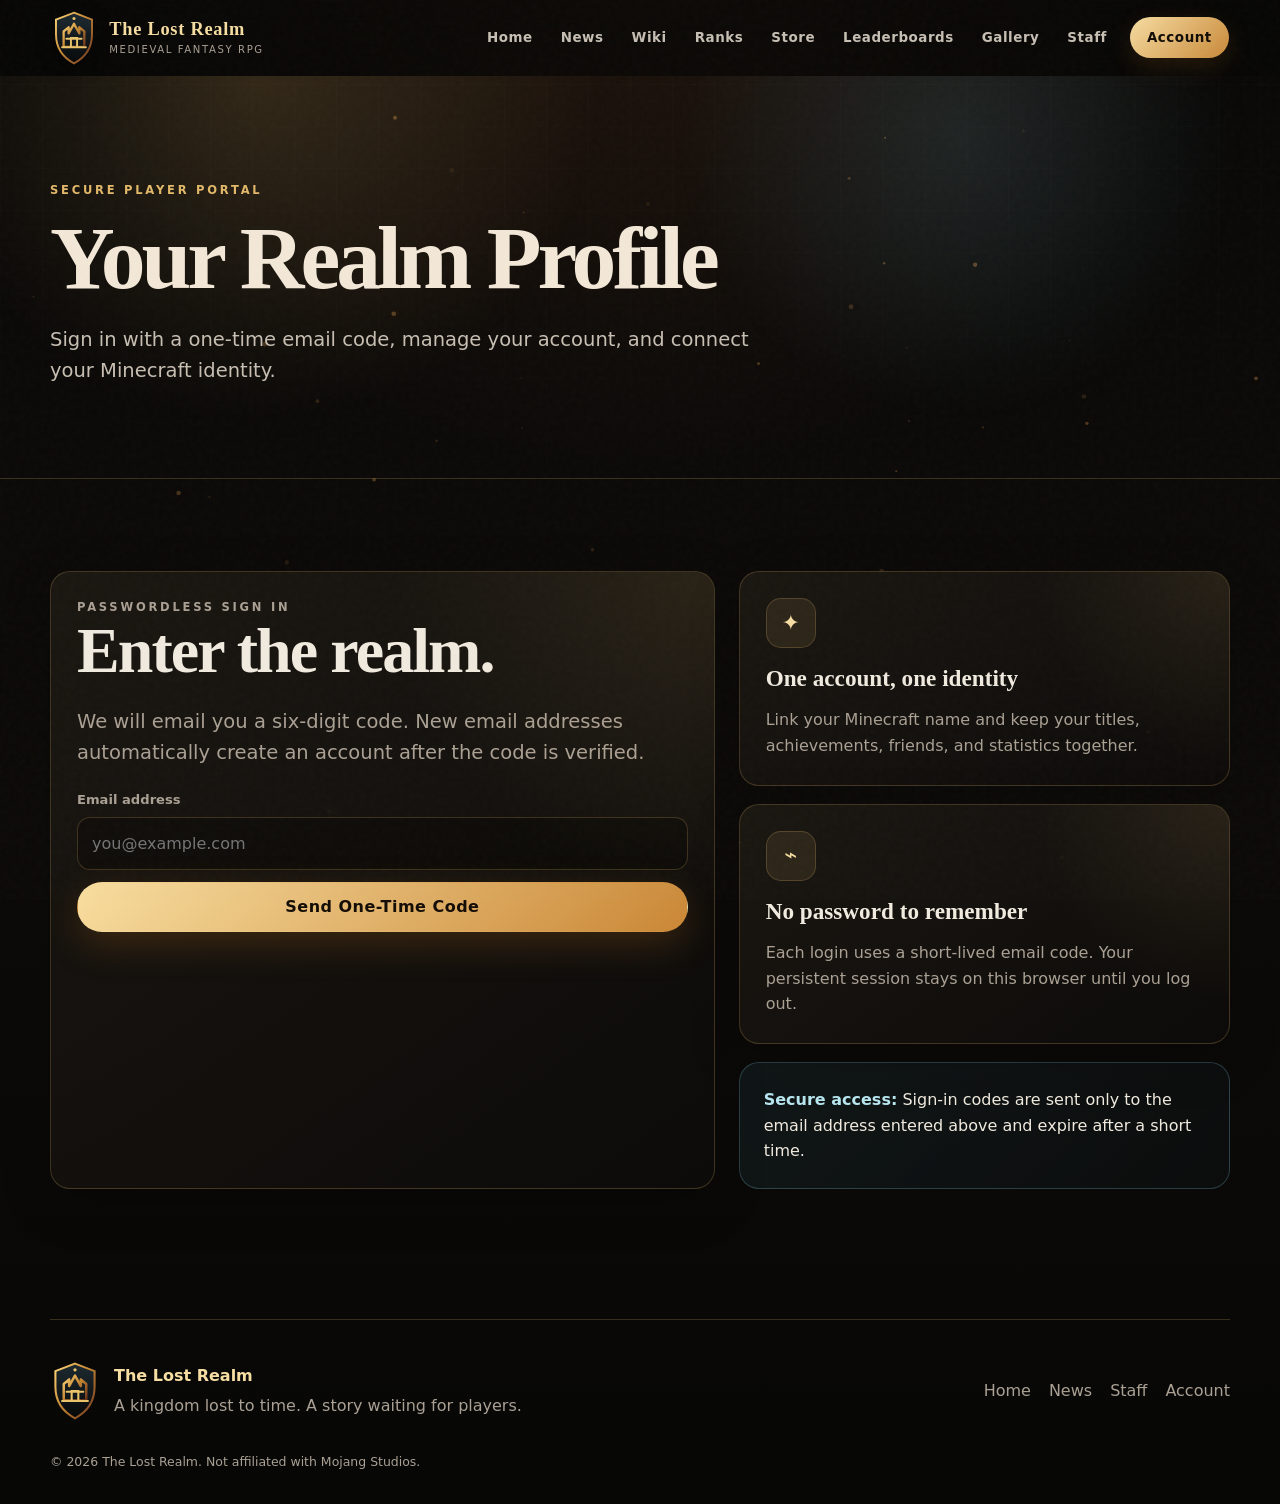
==== commit 2cbeeb83: "Add files via upload" ====
--- a/frontend/account.html
+++ b/frontend/account.html
@@ -144,6 +144,7 @@
             <div class="hidden linked-minecraft" id="minecraft-linked-content">
               <img id="linked-minecraft-head" alt="Linked Minecraft avatar">
               <div><strong id="linked-minecraft-name"></strong><p class="muted">Connected to this website account.</p></div>
+              <button class="button-ghost button-small" id="open-unlink-minecraft-button" type="button">Unlink</button>
             </div>
             <p class="form-result" id="link-result" role="status" aria-live="polite"></p>
           </article>
@@ -285,6 +286,38 @@
       </article>
     </div>
 
+    <div class="portal-modal hidden" id="minecraft-unlink-modal" role="dialog" aria-modal="true" aria-labelledby="minecraft-unlink-title">
+      <div class="portal-modal-backdrop" data-close-minecraft-unlink></div>
+      <article class="card portal-modal-card">
+        <button class="portal-modal-close" id="close-minecraft-unlink-button" type="button" aria-label="Close">×</button>
+        <p class="eyebrow">Minecraft identity</p>
+        <h2 id="minecraft-unlink-title">Unlink Minecraft account?</h2>
+        <p class="muted">This will disconnect the Minecraft identity from this Lost Realm website account. It will not delete the Minecraft account or your in-game player data.</p>
+
+        <div class="email-change-summary">
+          <div>
+            <span>Currently linked</span>
+            <strong id="unlink-minecraft-name">—</strong>
+          </div>
+          <div class="email-change-arrow" aria-hidden="true">×</div>
+          <div>
+            <span>Website account</span>
+            <strong id="unlink-website-email">—</strong>
+          </div>
+        </div>
+
+        <p class="muted" id="unlink-minecraft-uuid">UUID: —</p>
+        <div class="callout email-change-warning">
+          After unlinking, Minecraft information will disappear from this website profile. You can reconnect later by running <strong>/link</strong> in-game and entering a new code.
+        </div>
+        <div class="inline-actions">
+          <button class="danger-button" id="confirm-unlink-minecraft-button" type="button">Yes, Unlink Minecraft Account</button>
+          <button class="button-ghost" type="button" data-close-minecraft-unlink>Cancel</button>
+        </div>
+        <p class="form-result" id="minecraft-unlink-result" role="status" aria-live="polite"></p>
+      </article>
+    </div>
+
   </main>
 
   <footer class="site-footer">
--- a/frontend/assets/css/main.css
+++ b/frontend/assets/css/main.css
@@ -555,3 +555,25 @@
   .media-preview { width: 80px; }
 }
 .staff-empty { grid-column: 1 / -1; text-align: center; padding: 28px; }
+
+/* Account email-change flow */
+.account-detail-action { margin-top: 8px; }
+.portal-modal { position: fixed; inset: 0; z-index: 1200; display: grid; place-items: center; padding: 24px; }
+.portal-modal.hidden { display: none; }
+.portal-modal-backdrop { position: absolute; inset: 0; background: rgba(5, 4, 3, .82); backdrop-filter: blur(6px); }
+.portal-modal-card { position: relative; z-index: 1; width: min(620px, 100%); max-height: min(760px, calc(100vh - 48px)); overflow: auto; padding: 28px; box-shadow: 0 24px 80px rgba(0, 0, 0, .5); }
+.portal-modal-close { position: absolute; top: 14px; right: 16px; width: 38px; height: 38px; border-radius: 999px; border: 1px solid var(--line); background: rgba(255,255,255,.03); color: var(--text); font-size: 1.4rem; cursor: pointer; }
+.portal-modal-close:hover { border-color: rgba(226,184,105,.55); background: rgba(226,184,105,.08); }
+.email-change-summary { display: grid; grid-template-columns: 1fr auto 1fr; align-items: center; gap: 14px; margin: 22px 0; }
+.email-change-summary > div:not(.email-change-arrow) { min-width: 0; padding: 16px; border: 1px solid var(--line); border-radius: 14px; background: rgba(255,255,255,.015); }
+.email-change-summary span { display: block; color: var(--muted); font-size: .76rem; text-transform: uppercase; letter-spacing: .11em; }
+.email-change-summary strong { display: block; margin-top: 6px; overflow-wrap: anywhere; }
+.email-change-arrow { color: var(--gold); font-size: 1.5rem; font-weight: 900; }
+.email-change-warning { margin: 18px 0; }
+body.portal-modal-open { overflow: hidden; }
+@media (max-width: 640px) {
+  .portal-modal { padding: 14px; }
+  .portal-modal-card { padding: 24px 18px; }
+  .email-change-summary { grid-template-columns: 1fr; }
+  .email-change-arrow { transform: rotate(90deg); justify-self: center; }
+}
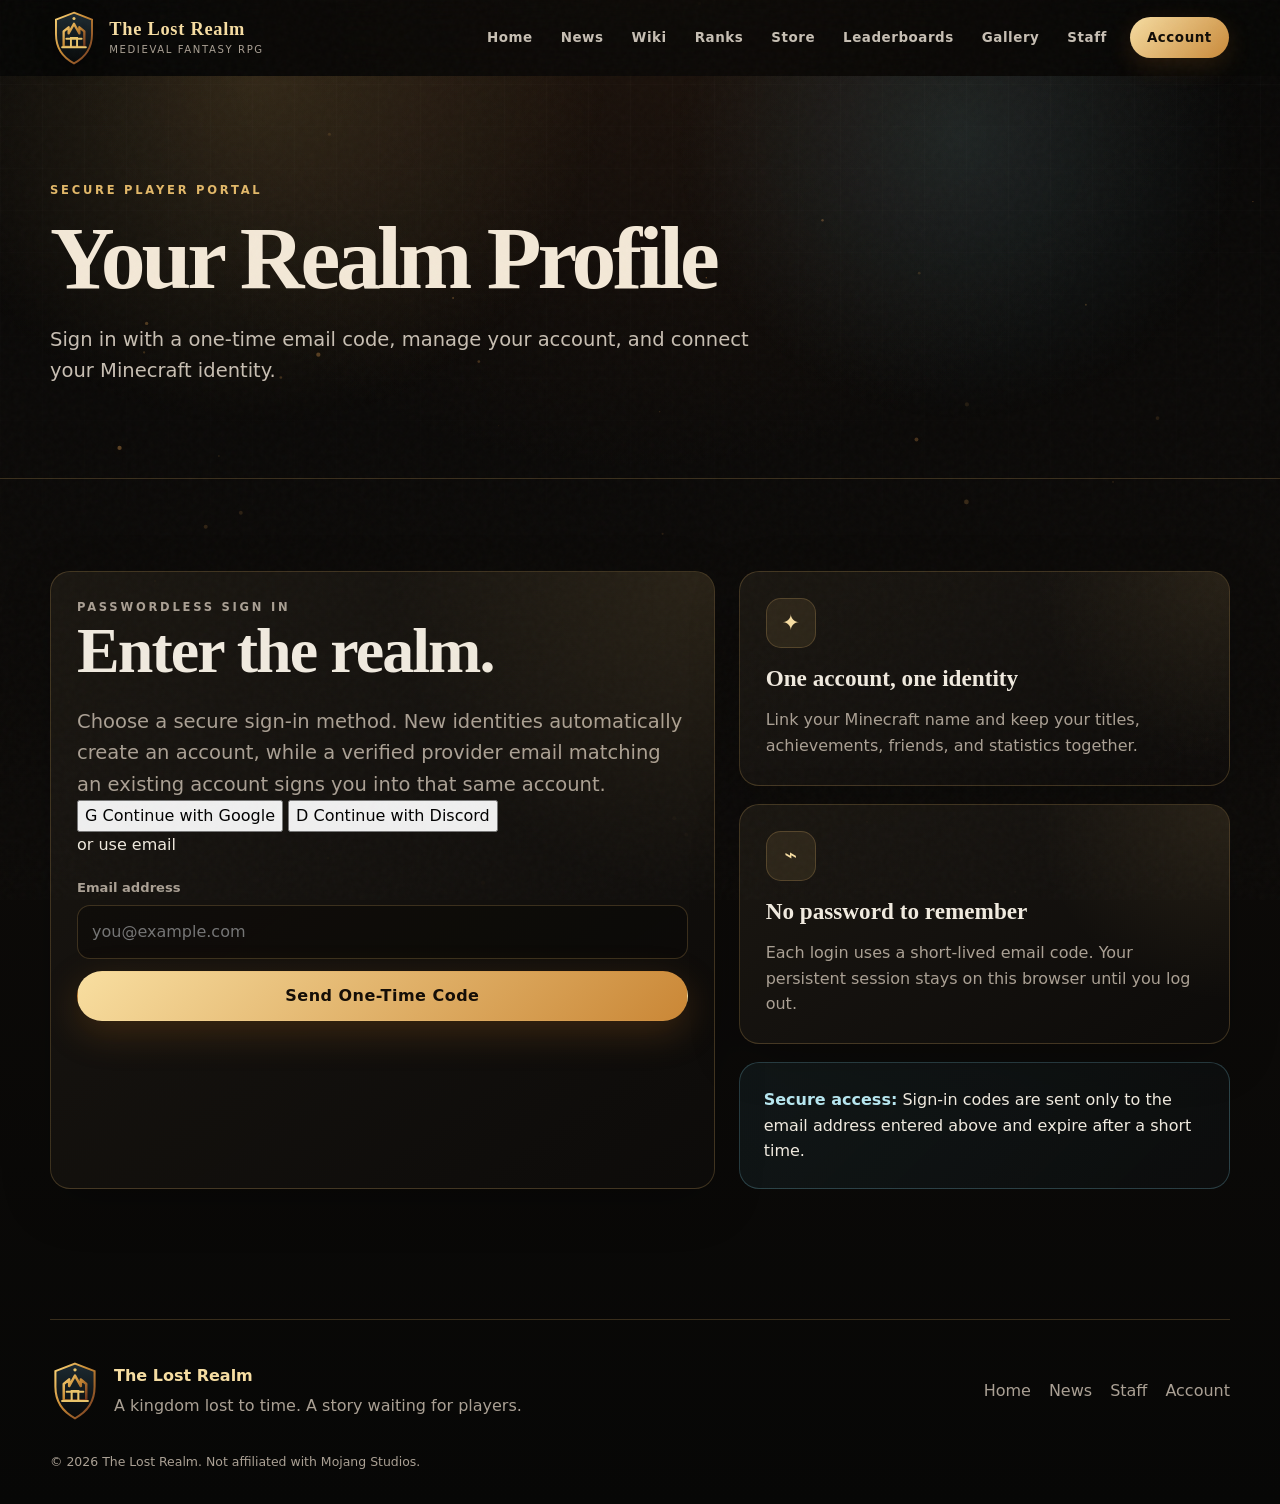
==== commit 5c4b4a2d: "Add files via upload" ====
--- a/frontend/account.html
+++ b/frontend/account.html
@@ -56,7 +56,20 @@
         <article class="card auth-card reveal">
           <p class="eyebrow">Passwordless sign in</p>
           <h2>Enter the realm.</h2>
-          <p class="lead auth-lead">We will email you a six-digit code. New email addresses automatically create an account after the code is verified.</p>
+          <p class="lead auth-lead">Choose a secure sign-in method. New identities automatically create an account, while a verified provider email matching an existing account signs you into that same account.</p>
+
+          <div class="oauth-signin" aria-label="Social sign in options">
+            <button class="oauth-button oauth-google" id="google-signin-button" type="button">
+              <span class="oauth-mark" aria-hidden="true">G</span>
+              <span>Continue with Google</span>
+            </button>
+            <button class="oauth-button oauth-discord" id="discord-signin-button" type="button">
+              <span class="oauth-mark oauth-mark-discord" aria-hidden="true">D</span>
+              <span>Continue with Discord</span>
+            </button>
+          </div>
+
+          <div class="auth-divider" aria-hidden="true"><span>or use email</span></div>
 
           <form class="portal-form" id="request-code-form" novalidate>
             <div class="field">
@@ -162,6 +175,7 @@
               <div><dt>Account created</dt><dd id="details-created">—</dd></div>
               <div><dt>Last sign in</dt><dd id="details-login">—</dd></div>
               <div><dt>Account ID</dt><dd id="details-id">—</dd></div>
+              <div><dt>Sign-in methods</dt><dd id="details-auth-methods">Email code</dd></div>
             </dl>
           </article>
 
--- a/frontend/assets/css/main.css
+++ b/frontend/assets/css/main.css
@@ -577,3 +577,230 @@
   .email-change-summary { grid-template-columns: 1fr; }
   .email-change-arrow { transform: rotate(90deg); justify-self: center; }
 }
+
+/* Store category marketplace */
+.store-hero .lead { max-width: 780px; }
+.store-market-section { padding-top: 72px; }
+.store-market-heading { align-items: center; }
+.store-market-copy { max-width: 520px; margin: 0; }
+
+.store-category-grid {
+  display: grid;
+  grid-template-columns: repeat(4, minmax(0, 1fr));
+  gap: 16px;
+  margin-bottom: 42px;
+}
+.store-category {
+  position: relative;
+  min-height: 245px;
+  padding: 0;
+  overflow: hidden;
+  text-align: left;
+  color: var(--text);
+  border: 1px solid var(--line);
+  border-radius: var(--radius);
+  background:
+    linear-gradient(180deg, rgba(255,255,255,.035), rgba(255,255,255,.008)),
+    rgba(18,15,12,.82);
+  box-shadow: 0 18px 48px rgba(0,0,0,.28);
+  transition: transform .22s ease, border-color .22s ease, box-shadow .22s ease, background .22s ease;
+}
+.store-category::before {
+  content: "";
+  position: absolute;
+  inset: 0;
+  background: radial-gradient(circle at 50% 28%, rgba(226,184,105,.13), transparent 48%);
+  opacity: .45;
+  transition: opacity .22s ease;
+}
+.store-category::after {
+  content: "";
+  position: absolute;
+  left: 18px;
+  right: 18px;
+  bottom: 64px;
+  height: 1px;
+  background: linear-gradient(90deg, transparent, rgba(226,184,105,.38), transparent);
+}
+.store-category:hover,
+.store-category:focus-visible {
+  transform: translateY(-5px);
+  border-color: rgba(226,184,105,.48);
+  box-shadow: 0 24px 62px rgba(0,0,0,.42), 0 0 0 1px rgba(226,184,105,.08) inset;
+  outline: none;
+}
+.store-category:hover::before,
+.store-category.active::before { opacity: 1; }
+.store-category.active {
+  border-color: rgba(246,221,162,.68);
+  background:
+    linear-gradient(180deg, rgba(226,184,105,.105), rgba(255,255,255,.012)),
+    rgba(21,17,13,.94);
+  box-shadow: 0 26px 70px rgba(0,0,0,.42), 0 0 36px rgba(183,113,38,.12);
+}
+.store-category-art {
+  position: relative;
+  z-index: 1;
+  display: grid;
+  place-items: center;
+  height: 160px;
+  margin: 0 14px;
+}
+.store-category-art svg {
+  width: 92px;
+  height: 92px;
+  overflow: visible;
+  fill: rgba(226,184,105,.08);
+  stroke: var(--gold-light);
+  stroke-width: 3.4;
+  stroke-linecap: round;
+  stroke-linejoin: round;
+  filter: drop-shadow(0 12px 22px rgba(0,0,0,.42));
+  transition: transform .22s ease, filter .22s ease;
+}
+.store-category:hover .store-category-art svg,
+.store-category.active .store-category-art svg { transform: translateY(-3px) scale(1.04); filter: drop-shadow(0 15px 28px rgba(0,0,0,.48)); }
+.store-category-art-ranks svg { stroke: #f0c878; }
+.store-category-art-crates svg { stroke: #d59450; }
+.store-category-art-pets svg { stroke: #76c5a0; }
+.store-category-art-gifts svg { stroke: #8cc5d6; }
+.store-category-label {
+  position: absolute;
+  z-index: 2;
+  left: 20px;
+  right: 52px;
+  bottom: 18px;
+  display: grid;
+  gap: 2px;
+}
+.store-category-label strong {
+  font-family: Georgia, "Times New Roman", serif;
+  color: var(--gold-light);
+  font-size: 1.35rem;
+}
+.store-category-label small { color: var(--muted); font-size: .78rem; }
+.store-category-arrow {
+  position: absolute;
+  z-index: 2;
+  right: 20px;
+  bottom: 24px;
+  color: var(--gold);
+  font-size: 1.15rem;
+  transition: transform .22s ease;
+}
+.store-category:hover .store-category-arrow,
+.store-category.active .store-category-arrow { transform: translateX(4px); }
+
+.store-category-panels { position: relative; }
+.store-category-panel[hidden] { display: none !important; }
+.store-category-panel.active { animation: storePanelIn .32s ease both; }
+.store-panel-head {
+  display: flex;
+  align-items: end;
+  justify-content: space-between;
+  gap: 28px;
+  margin: 0 0 30px;
+  padding-top: 8px;
+}
+.store-panel-head > p { max-width: 500px; margin: 0; }
+
+.store-coming-soon {
+  position: relative;
+  min-height: 340px;
+  display: flex;
+  flex-direction: column;
+  justify-content: center;
+  align-items: flex-start;
+  overflow: hidden;
+  padding: clamp(34px, 6vw, 68px);
+  background:
+    radial-gradient(circle at 85% 20%, rgba(226,184,105,.12), transparent 30%),
+    linear-gradient(135deg, rgba(29,24,19,.94), rgba(13,11,9,.94));
+}
+.store-coming-soon::after {
+  content: "";
+  position: absolute;
+  width: 280px;
+  height: 280px;
+  right: -70px;
+  bottom: -120px;
+  border: 1px solid rgba(226,184,105,.13);
+  border-radius: 50%;
+  box-shadow: 0 0 0 32px rgba(226,184,105,.025), 0 0 0 64px rgba(226,184,105,.018);
+}
+.store-coming-soon h2 { max-width: 650px; margin-bottom: 15px; }
+.store-coming-soon > p:not(.eyebrow) { max-width: 700px; color: var(--muted); margin: 0 0 22px; }
+.store-coming-mark {
+  position: absolute;
+  top: 26px;
+  right: 30px;
+  color: rgba(246,221,162,.36);
+  font-size: 4rem;
+  line-height: 1;
+}
+.store-status-pill {
+  display: inline-flex;
+  align-items: center;
+  min-height: 34px;
+  padding: 0 13px;
+  border: 1px solid rgba(226,184,105,.28);
+  border-radius: 999px;
+  color: var(--gold-light);
+  background: rgba(226,184,105,.075);
+  font-size: .73rem;
+  font-weight: 900;
+  letter-spacing: .12em;
+  text-transform: uppercase;
+}
+
+.store-payment-note {
+  display: grid;
+  grid-template-columns: 64px 1fr;
+  gap: 20px;
+  align-items: center;
+  margin-top: 42px;
+  padding: 25px 28px;
+  border: 1px solid rgba(115,182,201,.2);
+  border-radius: 18px;
+  background: linear-gradient(135deg, rgba(21,30,33,.62), rgba(17,14,11,.72));
+}
+.store-payment-note .eyebrow { color: var(--blue); margin-bottom: 5px; }
+.store-payment-note h3 { margin-bottom: 6px; }
+.store-payment-note p:last-child { margin: 0; color: var(--muted); }
+.store-payment-icon {
+  width: 58px;
+  height: 58px;
+  display: grid;
+  place-items: center;
+  border: 1px solid rgba(115,182,201,.28);
+  border-radius: 16px;
+  background: rgba(115,182,201,.075);
+}
+.store-payment-icon svg { width: 38px; height: 38px; fill: none; stroke: var(--blue); stroke-width: 2.4; stroke-linecap: round; stroke-linejoin: round; }
+
+@keyframes storePanelIn {
+  from { opacity: 0; transform: translateY(8px); }
+  to { opacity: 1; transform: none; }
+}
+
+@media (max-width: 1080px) {
+  .store-category-grid { grid-template-columns: repeat(2, minmax(0, 1fr)); }
+}
+@media (max-width: 700px) {
+  .store-market-heading,
+  .store-panel-head { align-items: flex-start; flex-direction: column; }
+  .store-category-grid { grid-template-columns: 1fr 1fr; gap: 12px; }
+  .store-category { min-height: 210px; }
+  .store-category-art { height: 132px; }
+  .store-category-art svg { width: 76px; height: 76px; }
+  .store-category-label { left: 16px; right: 38px; bottom: 14px; }
+  .store-category-label strong { font-size: 1.12rem; }
+  .store-category-label small { display: none; }
+  .store-category-arrow { right: 15px; bottom: 17px; }
+  .store-payment-note { grid-template-columns: 1fr; }
+}
+@media (max-width: 430px) {
+  .store-category-grid { grid-template-columns: 1fr; }
+  .store-category { min-height: 185px; }
+  .store-category-art { height: 115px; }
+}
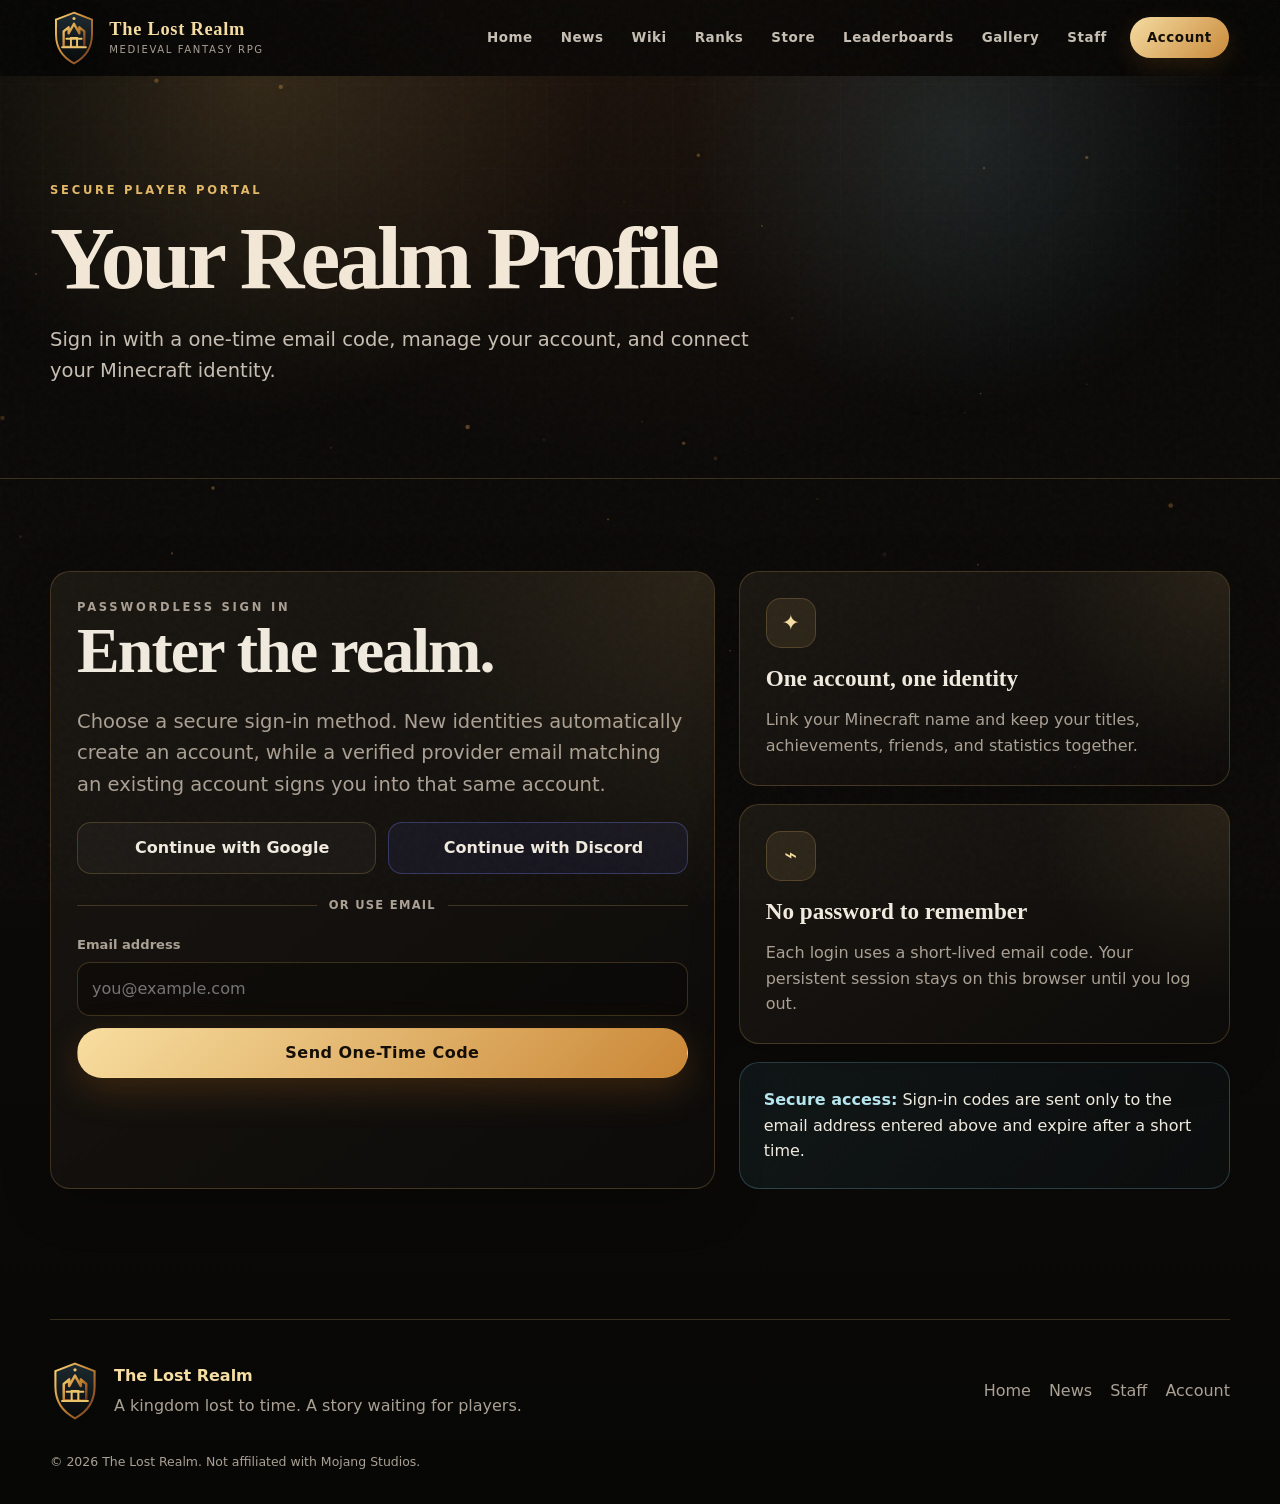
==== commit 8a0f0211: "Add files via upload" ====
--- a/frontend/account.html
+++ b/frontend/account.html
@@ -60,11 +60,11 @@
 
           <div class="oauth-signin" aria-label="Social sign in options">
             <button class="oauth-button oauth-google" id="google-signin-button" type="button">
-              <span class="oauth-mark" aria-hidden="true">G</span>
+              <span class="oauth-icon-wrap oauth-icon-google" aria-hidden="true"><img class="oauth-icon" src="assets/img/google-signin.jpg" alt=""></span>
               <span>Continue with Google</span>
             </button>
             <button class="oauth-button oauth-discord" id="discord-signin-button" type="button">
-              <span class="oauth-mark oauth-mark-discord" aria-hidden="true">D</span>
+              <span class="oauth-icon-wrap oauth-icon-discord" aria-hidden="true"><img class="oauth-icon" src="assets/img/discord-signin.png" alt=""></span>
               <span>Continue with Discord</span>
             </button>
           </div>
@@ -186,6 +186,7 @@
             <p class="muted">Request a copy of the information stored for your account, or permanently delete the account.</p>
             <div class="inline-actions">
               <button class="button-ghost" id="request-data-button" type="button">Request My Data</button>
+              <a class="button-ghost" href="privacy.html">Read Privacy Policy</a>
               <button class="danger-button" id="delete-account-button" type="button">Delete Account</button>
             </div>
             <p class="form-result" id="privacy-result" role="status" aria-live="polite"></p>
--- a/frontend/assets/css/main.css
+++ b/frontend/assets/css/main.css
@@ -804,3 +804,18 @@
   .store-category { min-height: 185px; }
   .store-category-art { height: 115px; }
 }
+
+
+/* OAuth sign-in — The Lost Realm */
+.oauth-signin { display: grid; grid-template-columns: repeat(2, minmax(0, 1fr)); gap: 12px; margin-top: 22px; }
+.oauth-button { min-height: 52px; border: 1px solid var(--line); border-radius: 14px; padding: 0 16px; display: inline-flex; align-items: center; justify-content: center; gap: 11px; color: var(--text); background: rgba(255,255,255,.03); font-weight: 900; transition: transform .18s ease, border-color .18s ease, background .18s ease, box-shadow .18s ease; }
+.oauth-button:hover { transform: translateY(-2px); border-color: rgba(226,184,105,.55); background: rgba(226,184,105,.075); box-shadow: 0 14px 34px rgba(0,0,0,.22); }
+.oauth-button:focus-visible { outline: 2px solid var(--gold-light); outline-offset: 3px; }
+.oauth-mark { width: 28px; height: 28px; display: inline-grid; place-items: center; border-radius: 50%; background: #f5f1e9; color: #17120e; font-family: Arial,Helvetica,sans-serif; font-weight: 900; line-height: 1; }
+.oauth-discord { background: rgba(88,101,242,.08); border-color: rgba(124,134,255,.3); }
+.oauth-discord:hover { background: rgba(88,101,242,.14); border-color: rgba(149,157,255,.55); }
+.oauth-mark-discord { background: #5865f2; color: #fff; }
+.auth-divider { display: flex; align-items: center; gap: 12px; margin: 22px 0 2px; color: var(--muted); font-size: .72rem; font-weight: 800; letter-spacing: .11em; text-transform: uppercase; }
+.auth-divider::before, .auth-divider::after { content: ""; height: 1px; flex: 1; background: var(--line); }
+.auth-divider span { white-space: nowrap; }
+@media (max-width: 620px) { .oauth-signin { grid-template-columns: 1fr; } }
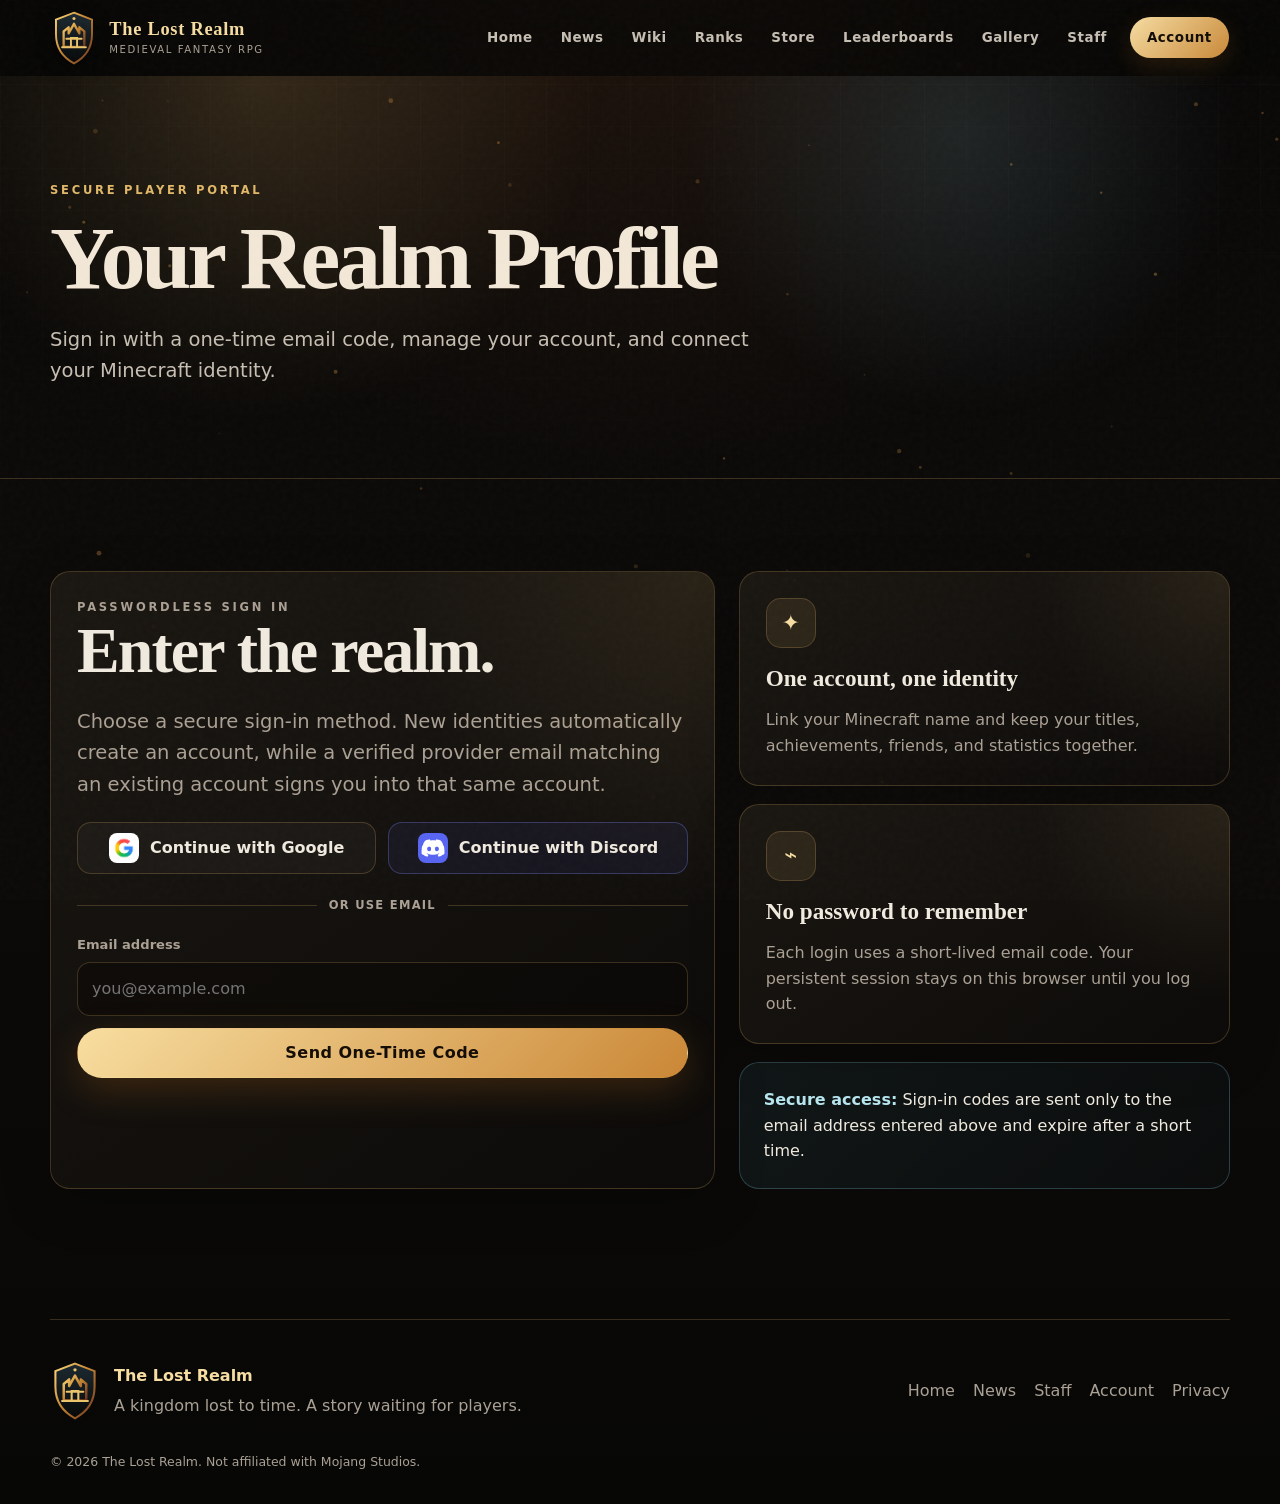
==== commit 394c7d7e: "Add files via upload" ====
--- a/frontend/account.html
+++ b/frontend/account.html
@@ -186,7 +186,7 @@
             <p class="muted">Request a copy of the information stored for your account, or permanently delete the account.</p>
             <div class="inline-actions">
               <button class="button-ghost" id="request-data-button" type="button">Request My Data</button>
-              <a class="button-ghost" href="privacy.html">Read Privacy Policy</a>
+              <a class="button-ghost" href="/privacy">Read Privacy Policy</a>
               <button class="danger-button" id="delete-account-button" type="button">Delete Account</button>
             </div>
             <p class="form-result" id="privacy-result" role="status" aria-live="polite"></p>
--- a/frontend/assets/css/main.css
+++ b/frontend/assets/css/main.css
@@ -811,11 +811,32 @@
 .oauth-button { min-height: 52px; border: 1px solid var(--line); border-radius: 14px; padding: 0 16px; display: inline-flex; align-items: center; justify-content: center; gap: 11px; color: var(--text); background: rgba(255,255,255,.03); font-weight: 900; transition: transform .18s ease, border-color .18s ease, background .18s ease, box-shadow .18s ease; }
 .oauth-button:hover { transform: translateY(-2px); border-color: rgba(226,184,105,.55); background: rgba(226,184,105,.075); box-shadow: 0 14px 34px rgba(0,0,0,.22); }
 .oauth-button:focus-visible { outline: 2px solid var(--gold-light); outline-offset: 3px; }
-.oauth-mark { width: 28px; height: 28px; display: inline-grid; place-items: center; border-radius: 50%; background: #f5f1e9; color: #17120e; font-family: Arial,Helvetica,sans-serif; font-weight: 900; line-height: 1; }
+.oauth-icon-wrap { width: 30px; height: 30px; flex: 0 0 30px; display: inline-grid; place-items: center; overflow: hidden; border-radius: 8px; background: #fff; }
+.oauth-icon { width: 100%; height: 100%; object-fit: cover; display: block; }
+.oauth-icon-google { padding: 2px; }
+.oauth-icon-google .oauth-icon { border-radius: 6px; }
+.oauth-icon-discord { background: #5865f2; }
 .oauth-discord { background: rgba(88,101,242,.08); border-color: rgba(124,134,255,.3); }
 .oauth-discord:hover { background: rgba(88,101,242,.14); border-color: rgba(149,157,255,.55); }
-.oauth-mark-discord { background: #5865f2; color: #fff; }
 .auth-divider { display: flex; align-items: center; gap: 12px; margin: 22px 0 2px; color: var(--muted); font-size: .72rem; font-weight: 800; letter-spacing: .11em; text-transform: uppercase; }
 .auth-divider::before, .auth-divider::after { content: ""; height: 1px; flex: 1; background: var(--line); }
 .auth-divider span { white-space: nowrap; }
 @media (max-width: 620px) { .oauth-signin { grid-template-columns: 1fr; } }
+
+
+/* Privacy policy */
+.privacy-page .page-hero { padding-bottom: 54px; }
+.privacy-policy-shell { display: grid; gap: 18px; }
+.privacy-policy-intro { padding: 26px; }
+.privacy-policy-intro p:last-child { margin-bottom: 0; }
+.privacy-policy-section { padding: clamp(22px, 3vw, 32px); }
+.privacy-policy-section h2 { font-size: clamp(1.45rem, 3vw, 2rem); margin-bottom: 14px; color: var(--gold-light); }
+.privacy-policy-section p { margin: 0 0 13px; color: #c8bfb3; }
+.privacy-policy-section p:last-child { margin-bottom: 0; }
+.privacy-policy-section ul { margin: 10px 0 16px; padding-left: 1.25rem; color: #c8bfb3; }
+.privacy-policy-section li { margin: 7px 0; }
+.privacy-policy-section a { color: var(--gold-light); text-decoration: underline; text-decoration-color: rgba(246,221,162,.38); text-underline-offset: 3px; }
+.privacy-policy-section a:hover { text-decoration-color: var(--gold-light); }
+.privacy-policy-important { border-color: rgba(208,112,99,.32); background: linear-gradient(135deg, rgba(96,41,33,.16), rgba(22,19,16,.86)); }
+.privacy-policy-important h2 { color: #f0b7ad; }
+.privacy-updated { display: inline-flex; margin-top: 12px; padding: 7px 11px; border: 1px solid var(--line); border-radius: 999px; color: var(--muted); font-size: .78rem; font-weight: 800; }
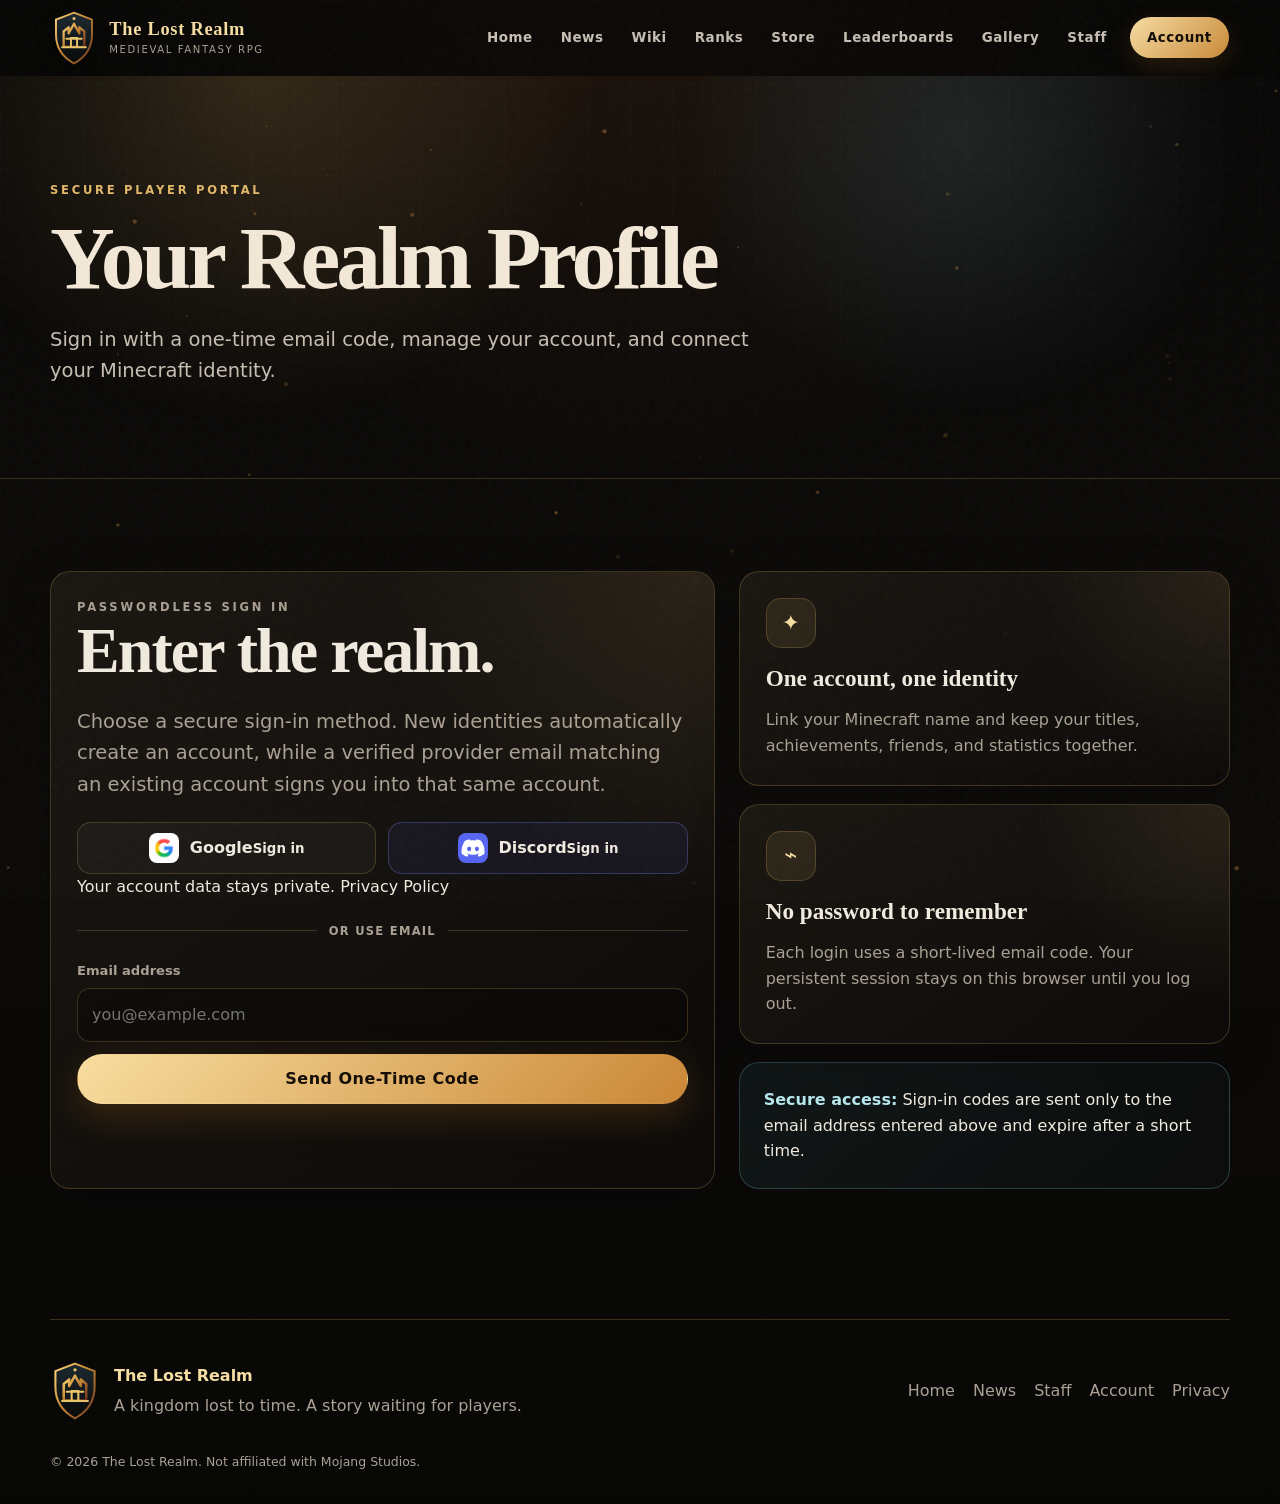
==== commit 2ed9f941: "Add files via upload" ====
--- a/frontend/account.html
+++ b/frontend/account.html
@@ -59,14 +59,19 @@
           <p class="lead auth-lead">Choose a secure sign-in method. New identities automatically create an account, while a verified provider email matching an existing account signs you into that same account.</p>
 
           <div class="oauth-signin" aria-label="Social sign in options">
-            <button class="oauth-button oauth-google" id="google-signin-button" type="button">
+            <button class="oauth-button oauth-google" id="google-signin-button" type="button" aria-label="Continue with Google">
               <span class="oauth-icon-wrap oauth-icon-google" aria-hidden="true"><img class="oauth-icon" src="assets/img/google-signin.jpg" alt=""></span>
-              <span>Continue with Google</span>
+              <span class="oauth-copy"><strong>Google</strong><small>Sign in</small></span>
             </button>
-            <button class="oauth-button oauth-discord" id="discord-signin-button" type="button">
+            <button class="oauth-button oauth-discord" id="discord-signin-button" type="button" aria-label="Continue with Discord">
               <span class="oauth-icon-wrap oauth-icon-discord" aria-hidden="true"><img class="oauth-icon" src="assets/img/discord-signin.png" alt=""></span>
-              <span>Continue with Discord</span>
+              <span class="oauth-copy"><strong>Discord</strong><small>Sign in</small></span>
             </button>
+          </div>
+
+          <div class="auth-privacy-row">
+            <span>Your account data stays private.</span>
+            <a class="auth-privacy-button" href="/privacy">Privacy Policy</a>
           </div>
 
           <div class="auth-divider" aria-hidden="true"><span>or use email</span></div>
@@ -340,7 +345,7 @@
       <img src="assets/img/crest.svg" alt="">
       <div><strong>The Lost Realm</strong><p>A kingdom lost to time. A story waiting for players.</p></div>
     </div>
-    <nav aria-label="Footer"><a href="index.html">Home</a><a href="news.html">News</a><a href="staff.html">Staff</a><a href="account.html">Account</a></nav>
+    <nav aria-label="Footer"><a href="index.html">Home</a><a href="news.html">News</a><a href="staff.html">Staff</a><a href="account.html">Account</a><a href="/privacy">Privacy</a></nav>
     <p class="copyright">© <span id="year"></span> The Lost Realm. Not affiliated with Mojang Studios.</p>
   </footer>
 
